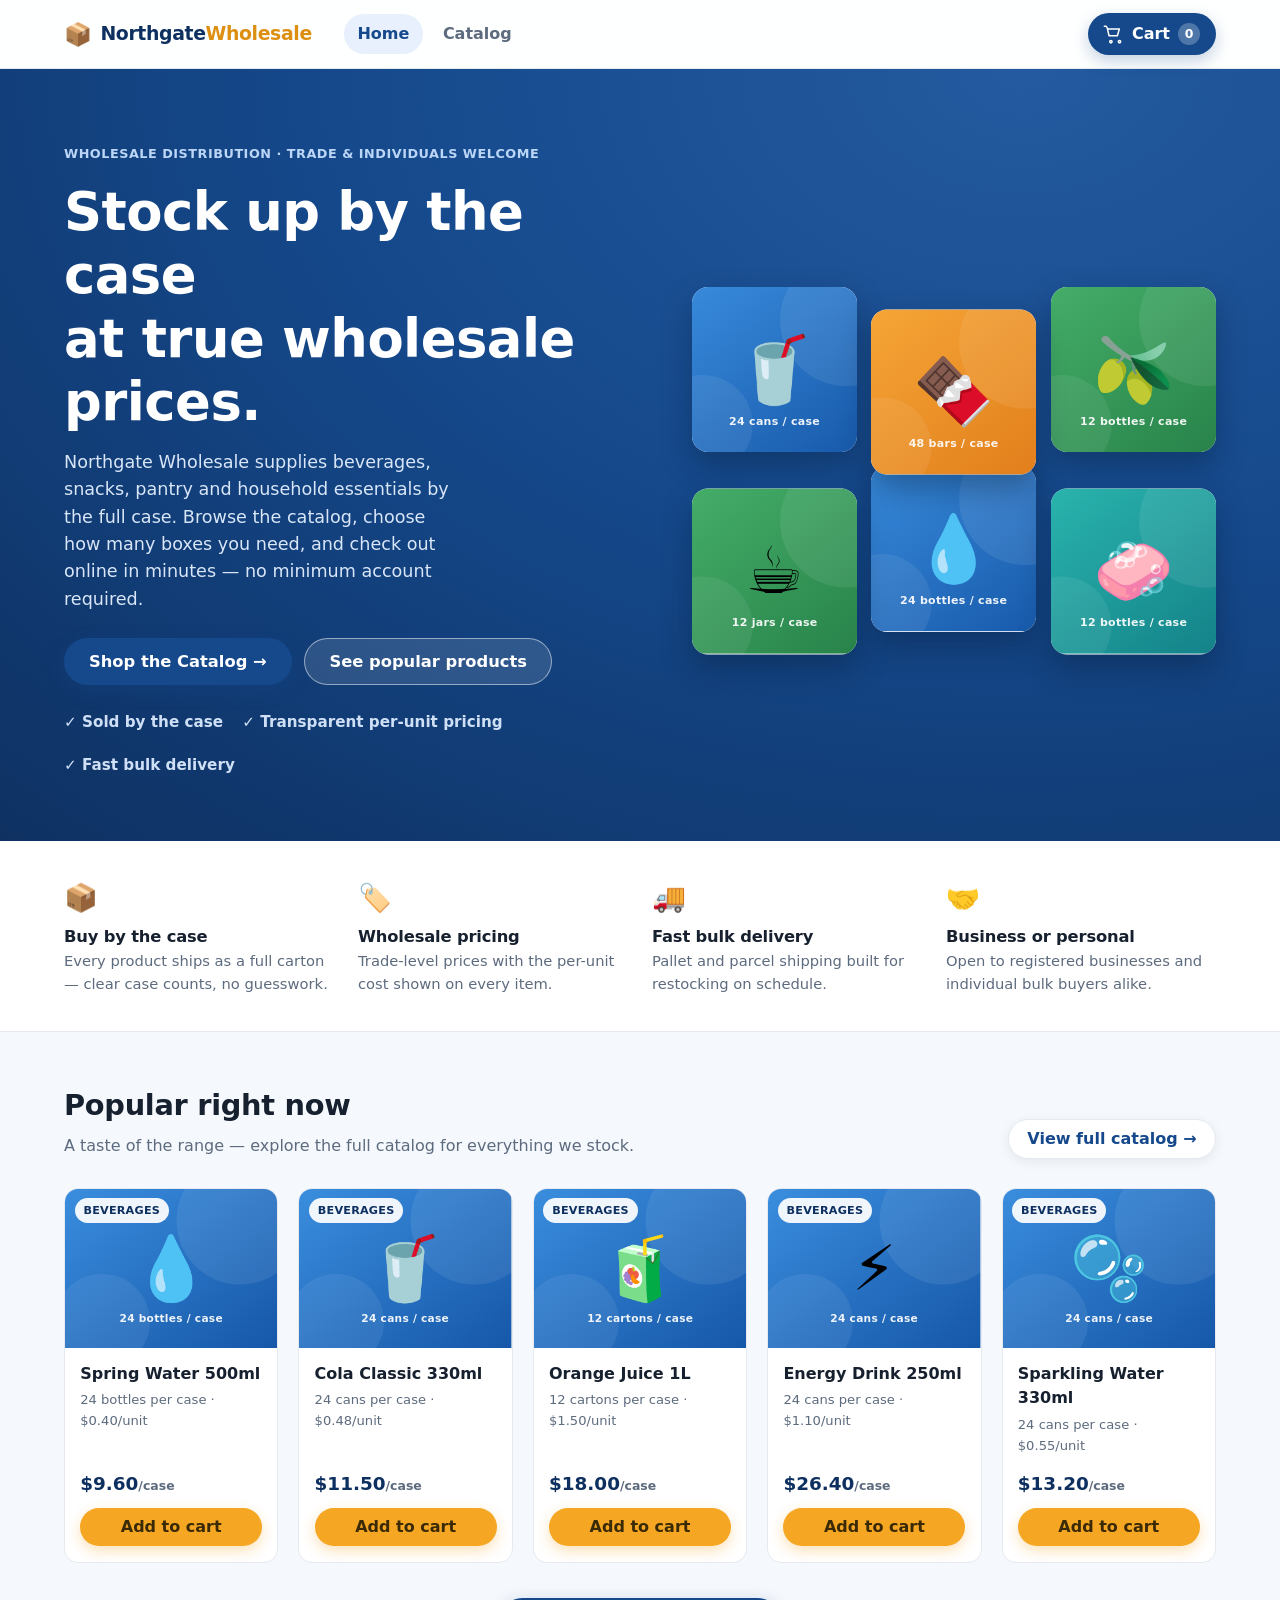
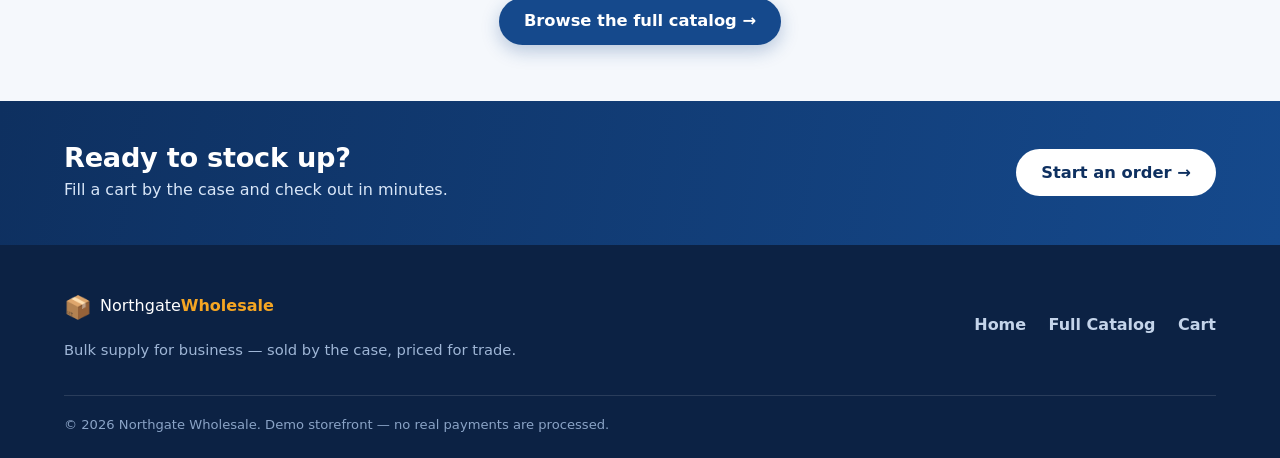
==== index.html @ 29f80cc1 "Add Northgate Wholesale storefront Build a clean, business-focused wholesale storefront as a depende" ====
<!DOCTYPE html>
<html lang="en">
<head>
  <meta charset="UTF-8" />
  <meta name="viewport" content="width=device-width, initial-scale=1.0" />
  <title>Northgate Wholesale — Bulk Supply for Business</title>
  <meta name="description" content="Northgate Wholesale — quality products sold by the case at wholesale prices. Order in bulk online. Trade accounts and individuals welcome." />
  <link rel="icon" href="data:image/svg+xml,<svg xmlns='http://www.w3.org/2000/svg' viewBox='0 0 100 100'><text y='.9em' font-size='90'>📦</text></svg>" />
  <link rel="stylesheet" href="assets/styles.css" />
</head>
<body>
  <!-- Persistent header: brand, navigation, and always-visible cart -->
  <header class="site-header">
    <div class="container header-inner">
      <a href="#/" class="brand" aria-label="Northgate Wholesale home">
        <span class="brand-mark" aria-hidden="true">📦</span>
        <span class="brand-text">Northgate<strong>Wholesale</strong></span>
      </a>

      <nav class="main-nav" aria-label="Primary">
        <a href="#/" data-nav="home">Home</a>
        <a href="#/catalog" data-nav="catalog">Catalog</a>
      </nav>

      <a href="#/cart" class="cart-button" aria-label="View your cart">
        <svg class="cart-icon" viewBox="0 0 24 24" aria-hidden="true">
          <path d="M2.5 3.5h2.2l1 2m0 0 2 8.4h9.1l2.1-7.4H6.7Zm2.7 14.8a1.3 1.3 0 1 0 2.6 0 1.3 1.3 0 0 0-2.6 0Zm9.4 0a1.3 1.3 0 1 0 2.6 0 1.3 1.3 0 0 0-2.6 0Z" />
        </svg>
        <span class="cart-label">Cart</span>
        <span class="cart-count" id="cart-count" data-empty="true">0</span>
      </a>
    </div>
  </header>

  <!-- Single-page app views are rendered here by the router -->
  <main id="app"></main>

  <footer class="site-footer">
    <div class="container footer-inner">
      <div class="footer-brand">
        <span class="brand-mark" aria-hidden="true">📦</span>
        <span class="brand-text">Northgate<strong>Wholesale</strong></span>
        <p class="footer-tagline">Bulk supply for business — sold by the case, priced for trade.</p>
      </div>
      <nav class="footer-nav" aria-label="Footer">
        <a href="#/">Home</a>
        <a href="#/catalog">Full Catalog</a>
        <a href="#/cart">Cart</a>
      </nav>
      <p class="footer-legal">
        © <span id="year"></span> Northgate Wholesale. Demo storefront — no real payments are processed.
      </p>
    </div>
  </footer>

  <script src="assets/products.js"></script>
  <script src="assets/cart.js"></script>
  <script src="assets/app.js"></script>
</body>
</html>
---- assets/styles.css ----
/* ============================================================
   Northgate Wholesale — storefront styles
   A clean, business-focused design system.
   ============================================================ */

:root {
  --brand:        #15498c;
  --brand-dark:   #0e3060;
  --brand-2:      #2469c4;
  --accent:       #f5a623;
  --accent-dark:  #dd8f12;

  --ink:    #16202e;
  --muted:  #5d6b7e;
  --line:   #e6eaf0;
  --bg:     #f5f8fc;
  --card:   #ffffff;
  --danger: #c2392f;

  --radius:    14px;
  --radius-sm: 10px;
  --shadow:    0 8px 30px rgba(18, 38, 70, 0.08);
  --shadow-sm: 0 3px 12px rgba(18, 38, 70, 0.07);

  --maxw: 1200px;
}

* { box-sizing: border-box; }

html { scroll-behavior: smooth; }

body {
  margin: 0;
  font-family: "Inter", system-ui, -apple-system, "Segoe UI", Roboto, Helvetica, Arial, sans-serif;
  color: var(--ink);
  background: var(--bg);
  line-height: 1.55;
  -webkit-font-smoothing: antialiased;
}

h1, h2, h3 { line-height: 1.2; margin: 0 0 0.4em; letter-spacing: -0.01em; }
a { color: inherit; text-decoration: none; }
img, svg { display: block; max-width: 100%; }

.container { width: 100%; max-width: var(--maxw); margin: 0 auto; padding: 0 1.5rem; }

/* ---------- Buttons ---------- */
.btn {
  --btn-bg: var(--brand);
  --btn-fg: #fff;
  display: inline-flex;
  align-items: center;
  justify-content: center;
  gap: 0.4rem;
  font: inherit;
  font-weight: 600;
  line-height: 1;
  padding: 0.7rem 1.15rem;
  border: 1px solid transparent;
  border-radius: 999px;
  background: var(--btn-bg);
  color: var(--btn-fg);
  cursor: pointer;
  transition: transform 0.08s ease, box-shadow 0.15s ease, background 0.15s ease, border-color 0.15s ease;
  white-space: nowrap;
}
.btn:hover { transform: translateY(-1px); }
.btn:active { transform: translateY(0); }
.btn-lg { padding: 0.9rem 1.5rem; font-size: 1.02rem; }
.btn-block { width: 100%; }

.btn-primary { --btn-bg: var(--brand); box-shadow: 0 6px 18px rgba(21, 73, 140, 0.28); }
.btn-primary:hover { --btn-bg: var(--brand-dark); }

.btn-buy { --btn-bg: var(--accent); --btn-fg: #3a2a06; box-shadow: 0 5px 14px rgba(245, 166, 35, 0.32); padding: 0.6rem 1rem; }
.btn-buy:hover { --btn-bg: var(--accent-dark); }

.btn-outline { background: #fff; color: var(--brand); border-color: var(--line); box-shadow: var(--shadow-sm); }
.btn-outline:hover { border-color: var(--brand); }

.btn-ghost { background: rgba(255,255,255,0.12); color: #fff; border-color: rgba(255,255,255,0.5); }
.btn-ghost:hover { background: rgba(255,255,255,0.22); }

.btn-light { background: #fff; color: var(--brand-dark); }

/* ---------- Header ---------- */
.site-header {
  position: sticky;
  top: 0;
  z-index: 50;
  background: rgba(255, 255, 255, 0.9);
  backdrop-filter: saturate(140%) blur(10px);
  border-bottom: 1px solid var(--line);
}
.header-inner {
  display: flex;
  align-items: center;
  gap: 1.5rem;
  height: 68px;
}
.brand { display: flex; align-items: center; gap: 0.55rem; font-size: 1.18rem; font-weight: 700; letter-spacing: -0.02em; }
.brand-mark { font-size: 1.4rem; }
.brand-text { color: var(--brand-dark); }
.brand-text strong { color: var(--accent-dark); font-weight: 700; }

.main-nav { display: flex; gap: 0.4rem; margin-left: 0.5rem; }
.main-nav a {
  padding: 0.45rem 0.85rem;
  border-radius: 999px;
  font-weight: 600;
  color: var(--muted);
  transition: color 0.15s, background 0.15s;
}
.main-nav a:hover { color: var(--brand); background: #eef3fb; }
.main-nav a.is-active { color: var(--brand); background: #e7f0fc; }

.cart-button {
  position: relative;
  margin-left: auto;
  display: inline-flex;
  align-items: center;
  gap: 0.5rem;
  padding: 0.55rem 1rem 0.55rem 0.85rem;
  border-radius: 999px;
  background: var(--brand);
  color: #fff;
  font-weight: 600;
  box-shadow: 0 6px 16px rgba(21, 73, 140, 0.25);
  transition: background 0.15s, transform 0.08s;
}
.cart-button:hover { background: var(--brand-dark); transform: translateY(-1px); }
.cart-icon { width: 22px; height: 22px; fill: none; stroke: #fff; stroke-width: 1.6; stroke-linejoin: round; stroke-linecap: round; }
.cart-count {
  min-width: 22px;
  height: 22px;
  padding: 0 6px;
  display: inline-flex;
  align-items: center;
  justify-content: center;
  border-radius: 999px;
  background: var(--accent);
  color: #3a2a06;
  font-size: 0.78rem;
  font-weight: 800;
}
.cart-count[data-empty="true"] { background: rgba(255,255,255,0.25); color: #fff; }
.cart-button.bump { animation: bump 0.4s ease; }
@keyframes bump { 0%,100% { transform: scale(1);} 35% { transform: scale(1.12);} }

/* ---------- Hero ---------- */
.hero {
  background: radial-gradient(120% 140% at 80% 0%, #245a9f 0%, var(--brand) 45%, var(--brand-dark) 100%);
  color: #fff;
  overflow: hidden;
}
.hero-inner {
  display: grid;
  grid-template-columns: 1.05fr 0.95fr;
  gap: 3rem;
  align-items: center;
  padding: 4.5rem 1.5rem 4rem;
}
.eyebrow {
  display: inline-block;
  font-size: 0.8rem;
  font-weight: 700;
  letter-spacing: 0.04em;
  text-transform: uppercase;
  color: #bcd6f7;
  margin-bottom: 1rem;
}
.hero-copy h1 { font-size: clamp(2.1rem, 4.4vw, 3.3rem); margin-bottom: 1rem; }
.hero-copy p { font-size: 1.1rem; color: #d8e6f8; max-width: 36ch; margin: 0 0 1.6rem; }
.hero-actions { display: flex; flex-wrap: wrap; gap: 0.8rem; }
.hero-points { list-style: none; display: flex; flex-wrap: wrap; gap: 1.2rem; margin: 1.6rem 0 0; padding: 0; color: #cfe0f6; font-weight: 600; font-size: 0.95rem; }

.hero-art { display: grid; grid-template-columns: repeat(3, 1fr); gap: 0.9rem; }
.hero-tile {
  aspect-ratio: 1 / 1;
  border-radius: 16px;
  overflow: hidden;
  box-shadow: 0 14px 30px rgba(7, 22, 45, 0.35);
  background: #fff;
}
.hero-tile .product-photo { width: 100%; height: 100%; }
.hero-tile.t1, .hero-tile.t3, .hero-tile.t5 { transform: translateY(1.4rem); }

/* ---------- Value strip ---------- */
.value-strip { background: #fff; border-bottom: 1px solid var(--line); }
.value-grid { display: grid; grid-template-columns: repeat(4, 1fr); gap: 1.5rem; padding: 2.2rem 1.5rem; }
.value-ic { font-size: 1.7rem; }
.value h3 { font-size: 1.02rem; margin: 0.5rem 0 0.25rem; }
.value p { margin: 0; color: var(--muted); font-size: 0.92rem; }

/* ---------- Sections ---------- */
.featured { padding: 3.5rem 0; }
.section-head { display: flex; justify-content: space-between; align-items: flex-end; gap: 1rem; margin-bottom: 1.8rem; }
.section-head h2 { font-size: 1.8rem; }
.section-sub { color: var(--muted); margin: 0; }
.featured-cta { display: flex; justify-content: center; margin-top: 2.2rem; }

/* ---------- Product grid + cards ---------- */
.product-grid { display: grid; grid-template-columns: repeat(5, 1fr); gap: 1.25rem; }

.product-card {
  background: var(--card);
  border: 1px solid var(--line);
  border-radius: var(--radius);
  overflow: hidden;
  display: flex;
  flex-direction: column;
  transition: transform 0.12s ease, box-shadow 0.18s ease, border-color 0.18s ease;
}
.product-card:hover { transform: translateY(-4px); box-shadow: var(--shadow); border-color: #d4def0; }
.card-media { position: relative; display: block; aspect-ratio: 4 / 3; overflow: hidden; }
.card-media .product-photo { width: 100%; height: 100%; }
.card-cat {
  position: absolute;
  top: 0.6rem;
  left: 0.6rem;
  background: rgba(255,255,255,0.92);
  color: var(--brand-dark);
  font-size: 0.7rem;
  font-weight: 700;
  letter-spacing: 0.02em;
  text-transform: uppercase;
  padding: 0.22rem 0.55rem;
  border-radius: 999px;
}
.card-body { padding: 0.85rem 0.95rem 1rem; display: flex; flex-direction: column; flex: 1; }
.card-title { font-weight: 700; font-size: 1rem; color: var(--ink); }
.card-title:hover { color: var(--brand); }
.card-meta { color: var(--muted); font-size: 0.82rem; margin: 0.25rem 0 0.9rem; }
.card-foot { margin-top: auto; display: flex; flex-direction: column; align-items: stretch; gap: 0.6rem; }
.card-foot .btn-buy { width: 100%; }
.card-price { font-weight: 800; font-size: 1.15rem; color: var(--brand-dark); }
.card-price .per, .detail-price .per { font-size: 0.78rem; font-weight: 600; color: var(--muted); }

/* ---------- CTA band ---------- */
.cta-band { background: linear-gradient(100deg, var(--brand-dark), var(--brand)); color: #fff; }
.cta-inner { display: flex; align-items: center; justify-content: space-between; gap: 1.5rem; padding: 2.6rem 1.5rem; }
.cta-inner h2 { font-size: 1.7rem; margin-bottom: 0.2rem; }
.cta-inner p { margin: 0; color: #d8e6f8; }

/* ---------- Generic page ---------- */
.page { padding: 2.5rem 0 4rem; }
.page-head { display: flex; justify-content: space-between; align-items: flex-end; gap: 1rem; margin-bottom: 1.4rem; }
.page-head h1 { font-size: 2rem; margin: 0; }
.back-link { display: inline-block; color: var(--brand); font-weight: 600; margin-bottom: 1.2rem; }
.back-link:hover { text-decoration: underline; }

/* ---------- Catalog filters ---------- */
.filters { display: flex; flex-wrap: wrap; gap: 0.5rem; margin-bottom: 1.8rem; }
.chip {
  font: inherit;
  font-weight: 600;
  padding: 0.5rem 1rem;
  border-radius: 999px;
  border: 1px solid var(--line);
  background: #fff;
  color: var(--muted);
  cursor: pointer;
  transition: all 0.15s;
}
.chip:hover { border-color: var(--brand); color: var(--brand); }
.chip.is-active { background: var(--brand); border-color: var(--brand); color: #fff; }

/* ---------- Product detail ---------- */
.product-detail { display: grid; grid-template-columns: 1fr 1fr; gap: 2.5rem; align-items: start; }
.detail-media { border-radius: var(--radius); overflow: hidden; box-shadow: var(--shadow); aspect-ratio: 4 / 3; }
.detail-media .product-photo { width: 100%; height: 100%; }
.detail-cat { display: inline-block; color: var(--brand); font-weight: 700; font-size: 0.8rem; text-transform: uppercase; letter-spacing: 0.03em; }
.detail-info h1 { font-size: 2.1rem; margin: 0.4rem 0 0.6rem; }
.detail-price { font-size: 2rem; font-weight: 800; color: var(--brand-dark); display: flex; align-items: baseline; flex-wrap: wrap; gap: 0.5rem; }
.detail-unit-price { font-size: 0.9rem; font-weight: 600; color: var(--muted); background: #eef3fb; padding: 0.2rem 0.6rem; border-radius: 999px; }

.case-callout {
  display: flex;
  gap: 0.8rem;
  align-items: center;
  background: #eef5ff;
  border: 1px solid #d6e6fb;
  border-radius: var(--radius-sm);
  padding: 0.9rem 1.1rem;
  margin: 1.3rem 0;
}
.case-ic { font-size: 1.6rem; }
.case-callout strong { display: block; color: var(--brand-dark); }
.case-callout span { color: var(--muted); font-size: 0.92rem; }
.detail-desc { color: #3c4858; margin-bottom: 1.6rem; }

.buy-box { background: #fff; border: 1px solid var(--line); border-radius: var(--radius); padding: 1.2rem; box-shadow: var(--shadow-sm); }
.buy-label { display: block; font-weight: 700; margin-bottom: 0.6rem; }
.buy-row { display: flex; gap: 0.8rem; align-items: center; flex-wrap: wrap; }
.buy-summary { margin: 0.9rem 0 0; color: var(--muted); }
.buy-summary strong { color: var(--brand-dark); }

/* Stepper */
.stepper { display: inline-flex; align-items: center; border: 1px solid var(--line); border-radius: 999px; overflow: hidden; background: #fff; }
.step { width: 40px; height: 44px; border: none; background: #f4f7fb; font-size: 1.25rem; color: var(--brand-dark); cursor: pointer; transition: background 0.15s; }
.step:hover { background: #e7eef9; }
.step-input { width: 52px; height: 44px; border: none; text-align: center; font: inherit; font-weight: 700; color: var(--ink); -moz-appearance: textfield; }
.step-input::-webkit-outer-spin-button, .step-input::-webkit-inner-spin-button { -webkit-appearance: none; margin: 0; }

.related { margin-top: 3.5rem; }
.related h2 { font-size: 1.5rem; margin-bottom: 1.2rem; }

/* ---------- Cart ---------- */
.cart-layout { display: grid; grid-template-columns: 1fr 340px; gap: 2rem; align-items: start; }
.cart-main h1 { font-size: 2rem; margin-bottom: 1.2rem; }
.cart-list { display: flex; flex-direction: column; gap: 0.8rem; margin-bottom: 1.4rem; }
.cart-row {
  display: grid;
  grid-template-columns: 92px 1fr auto auto;
  gap: 1rem;
  align-items: center;
  background: #fff;
  border: 1px solid var(--line);
  border-radius: var(--radius);
  padding: 0.8rem;
}
.cart-thumb { width: 92px; aspect-ratio: 4/3; border-radius: var(--radius-sm); overflow: hidden; }
.cart-thumb .product-photo { width: 100%; height: 100%; }
.cart-row-title { font-weight: 700; color: var(--ink); }
.cart-row-title:hover { color: var(--brand); }
.cart-row-meta { color: var(--muted); font-size: 0.85rem; margin: 0.2rem 0 0.4rem; }
.link-danger { background: none; border: none; padding: 0; color: var(--danger); font: inherit; font-size: 0.85rem; font-weight: 600; cursor: pointer; }
.link-danger:hover { text-decoration: underline; }
.cart-row-total { font-weight: 800; color: var(--brand-dark); white-space: nowrap; }

.cart-summary { background: #fff; border: 1px solid var(--line); border-radius: var(--radius); padding: 1.4rem; box-shadow: var(--shadow-sm); position: sticky; top: 90px; }
.cart-summary h2 { font-size: 1.2rem; margin-bottom: 1rem; }
.sum-row { display: flex; justify-content: space-between; gap: 1rem; padding: 0.45rem 0; }
.sum-row.muted { color: var(--muted); font-size: 0.9rem; }
.sum-row.total { border-top: 1px solid var(--line); margin-top: 0.4rem; padding-top: 0.9rem; font-weight: 800; font-size: 1.15rem; color: var(--brand-dark); }
.cart-summary .btn-block { margin-top: 1rem; }
.secure-note { text-align: center; color: var(--muted); font-size: 0.82rem; margin: 0.8rem 0 0; }

/* ---------- Empty state ---------- */
.empty-state { text-align: center; background: #fff; border: 1px solid var(--line); border-radius: var(--radius); padding: 3.5rem 1.5rem; box-shadow: var(--shadow-sm); }
.empty-ic { font-size: 3rem; }
.empty-state h2 { margin: 0.6rem 0 0.4rem; }
.empty-state p { color: var(--muted); margin: 0 0 1.4rem; }

/* ---------- Checkout ---------- */
.checkout-layout { display: grid; grid-template-columns: 1fr 340px; gap: 2rem; align-items: start; }
.checkout-fields fieldset { border: 1px solid var(--line); border-radius: var(--radius); padding: 1.3rem; margin: 0 0 1.2rem; background: #fff; }
.checkout-fields legend { font-weight: 700; padding: 0 0.5rem; color: var(--brand-dark); }
.field { margin-bottom: 0.9rem; }
.field label { display: block; font-weight: 600; font-size: 0.88rem; margin-bottom: 0.35rem; }
.field .opt { color: var(--muted); font-weight: 400; }
.field input {
  width: 100%;
  font: inherit;
  padding: 0.65rem 0.8rem;
  border: 1px solid var(--line);
  border-radius: var(--radius-sm);
  background: #fbfcfe;
  transition: border-color 0.15s, box-shadow 0.15s;
}
.field input:focus { outline: none; border-color: var(--brand-2); box-shadow: 0 0 0 3px rgba(36, 105, 196, 0.15); background: #fff; }
.grid-2 { display: grid; grid-template-columns: 1fr 1fr; gap: 0.9rem; }
.grid-3 { display: grid; grid-template-columns: 1.4fr 1fr 1fr; gap: 0.9rem; }
.demo-note { background: #fff6e6; border: 1px solid #f6dca0; color: #8a6300; font-size: 0.85rem; padding: 0.6rem 0.8rem; border-radius: var(--radius-sm); margin: 0 0 1rem; }

.checkout-summary { background: #fff; border: 1px solid var(--line); border-radius: var(--radius); padding: 1.4rem; box-shadow: var(--shadow-sm); position: sticky; top: 90px; }
.checkout-summary h2 { font-size: 1.2rem; margin-bottom: 0.9rem; }
.co-lines { display: flex; flex-direction: column; gap: 0.5rem; padding-bottom: 0.6rem; margin-bottom: 0.4rem; border-bottom: 1px solid var(--line); }
.co-line { display: flex; justify-content: space-between; gap: 1rem; font-size: 0.9rem; }
.co-line span:first-child { color: var(--ink); }

/* ---------- Confirmation ---------- */
.confirm { text-align: center; max-width: 560px; }
.confirm-badge {
  width: 70px; height: 70px; margin: 0 auto 1rem;
  display: flex; align-items: center; justify-content: center;
  background: #1f9d55; color: #fff; font-size: 2rem; font-weight: 800;
  border-radius: 50%; box-shadow: 0 10px 24px rgba(31, 157, 85, 0.35);
}
.confirm h1 { font-size: 2rem; }
.confirm-lead { color: var(--muted); margin-bottom: 1.6rem; }
.confirm-card { text-align: left; background: #fff; border: 1px solid var(--line); border-radius: var(--radius); padding: 1.4rem; box-shadow: var(--shadow-sm); margin-bottom: 1.6rem; }
.confirm-row { display: flex; justify-content: space-between; padding: 0.3rem 0; }
.confirm-card .co-lines { margin-top: 0.8rem; border-top: 1px solid var(--line); padding-top: 0.8rem; border-bottom: none; }

/* ---------- Footer ---------- */
.site-footer { background: #0c2244; color: #c4d4ea; margin-top: auto; }
.footer-inner { display: grid; grid-template-columns: 1.4fr 1fr; gap: 1.5rem; padding: 2.8rem 1.5rem 1.4rem; }
.footer-brand .brand-text { color: #fff; }
.footer-brand .brand-text strong { color: var(--accent); }
.footer-brand { display: flex; flex-wrap: wrap; align-items: center; gap: 0.5rem; }
.footer-tagline { flex-basis: 100%; color: #9fb6d6; margin: 0.4rem 0 0; font-size: 0.92rem; }
.footer-nav { display: flex; gap: 1.4rem; align-items: center; justify-content: flex-end; }
.footer-nav a { color: #c4d4ea; font-weight: 600; }
.footer-nav a:hover { color: #fff; }
.footer-legal { grid-column: 1 / -1; border-top: 1px solid rgba(255,255,255,0.12); padding-top: 1.2rem; margin: 0.6rem 0 0; font-size: 0.82rem; color: #8aa3c6; }

/* ---------- Toast ---------- */
.toast {
  position: fixed;
  left: 50%;
  bottom: 1.6rem;
  transform: translate(-50%, 1.5rem);
  background: var(--ink);
  color: #fff;
  font-weight: 600;
  padding: 0.8rem 1.3rem;
  border-radius: 999px;
  box-shadow: 0 12px 30px rgba(0,0,0,0.25);
  opacity: 0;
  pointer-events: none;
  transition: opacity 0.25s, transform 0.25s;
  z-index: 100;
}
.toast.show { opacity: 1; transform: translate(-50%, 0); }

/* ---------- Responsive ---------- */
@media (max-width: 1100px) {
  .product-grid { grid-template-columns: repeat(4, 1fr); }
  .value-grid { grid-template-columns: repeat(2, 1fr); }
}
@media (max-width: 960px) {
  .hero-inner { grid-template-columns: 1fr; gap: 2.5rem; padding-top: 3.2rem; }
  .hero-copy p { max-width: none; }
  .hero-art { max-width: 460px; }
  .cart-layout, .checkout-layout { grid-template-columns: 1fr; }
  .cart-summary, .checkout-summary { position: static; }
}
@media (max-width: 820px) {
  .product-grid { grid-template-columns: repeat(3, 1fr); }
  .product-detail { grid-template-columns: 1fr; gap: 1.5rem; }
  .footer-inner { grid-template-columns: 1fr; }
  .footer-nav { justify-content: flex-start; }
  .section-head, .page-head, .cta-inner { flex-direction: column; align-items: flex-start; }
}
@media (max-width: 560px) {
  .product-grid { grid-template-columns: repeat(2, 1fr); }
  .main-nav { display: none; }
  .cart-label { display: none; }
  .grid-3 { grid-template-columns: 1fr; }
  .cart-row { grid-template-columns: 70px 1fr; grid-template-areas: "thumb main" "qty total"; row-gap: 0.6rem; }
  .cart-thumb { width: 70px; grid-area: thumb; }
  .cart-row-main { grid-area: main; }
  .cart-row-qty { grid-area: qty; }
  .cart-row-total { grid-area: total; justify-self: end; align-self: center; }
}
@media (max-width: 380px) {
  .product-grid { grid-template-columns: 1fr; }
}
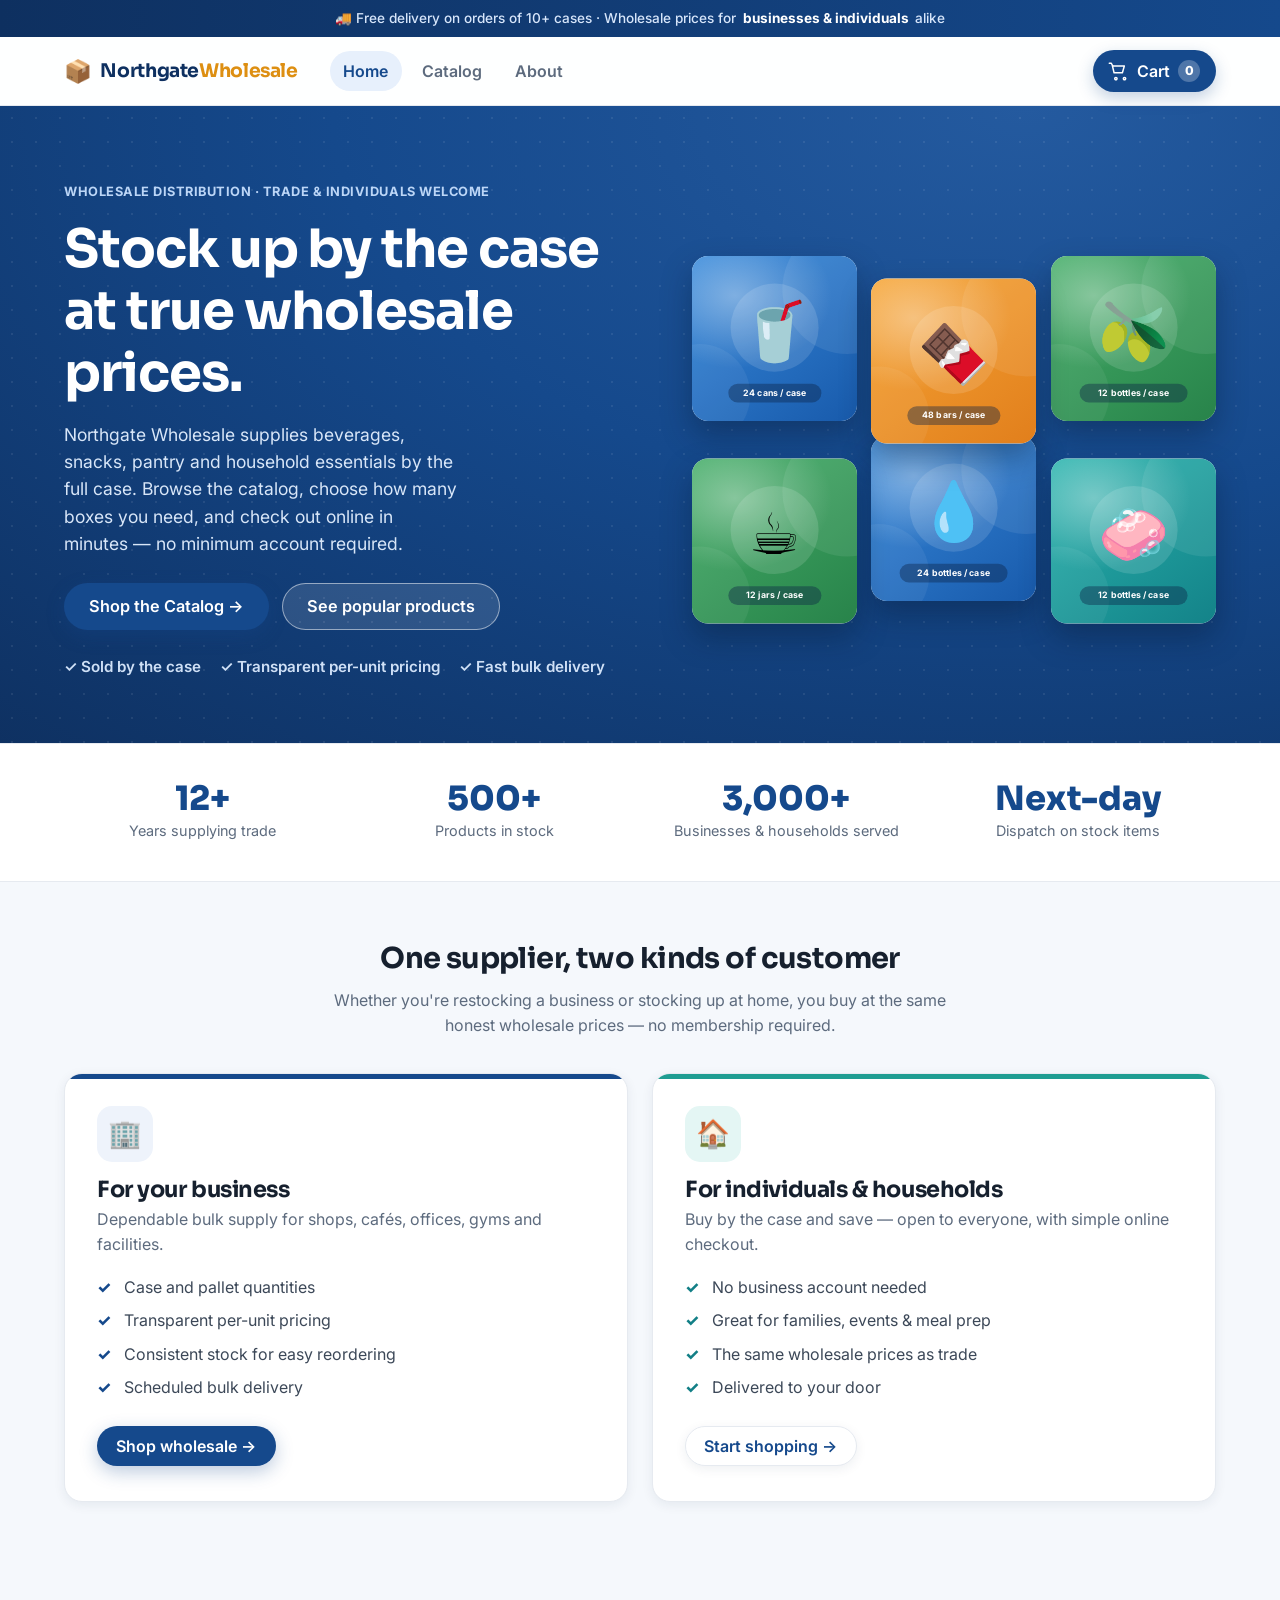
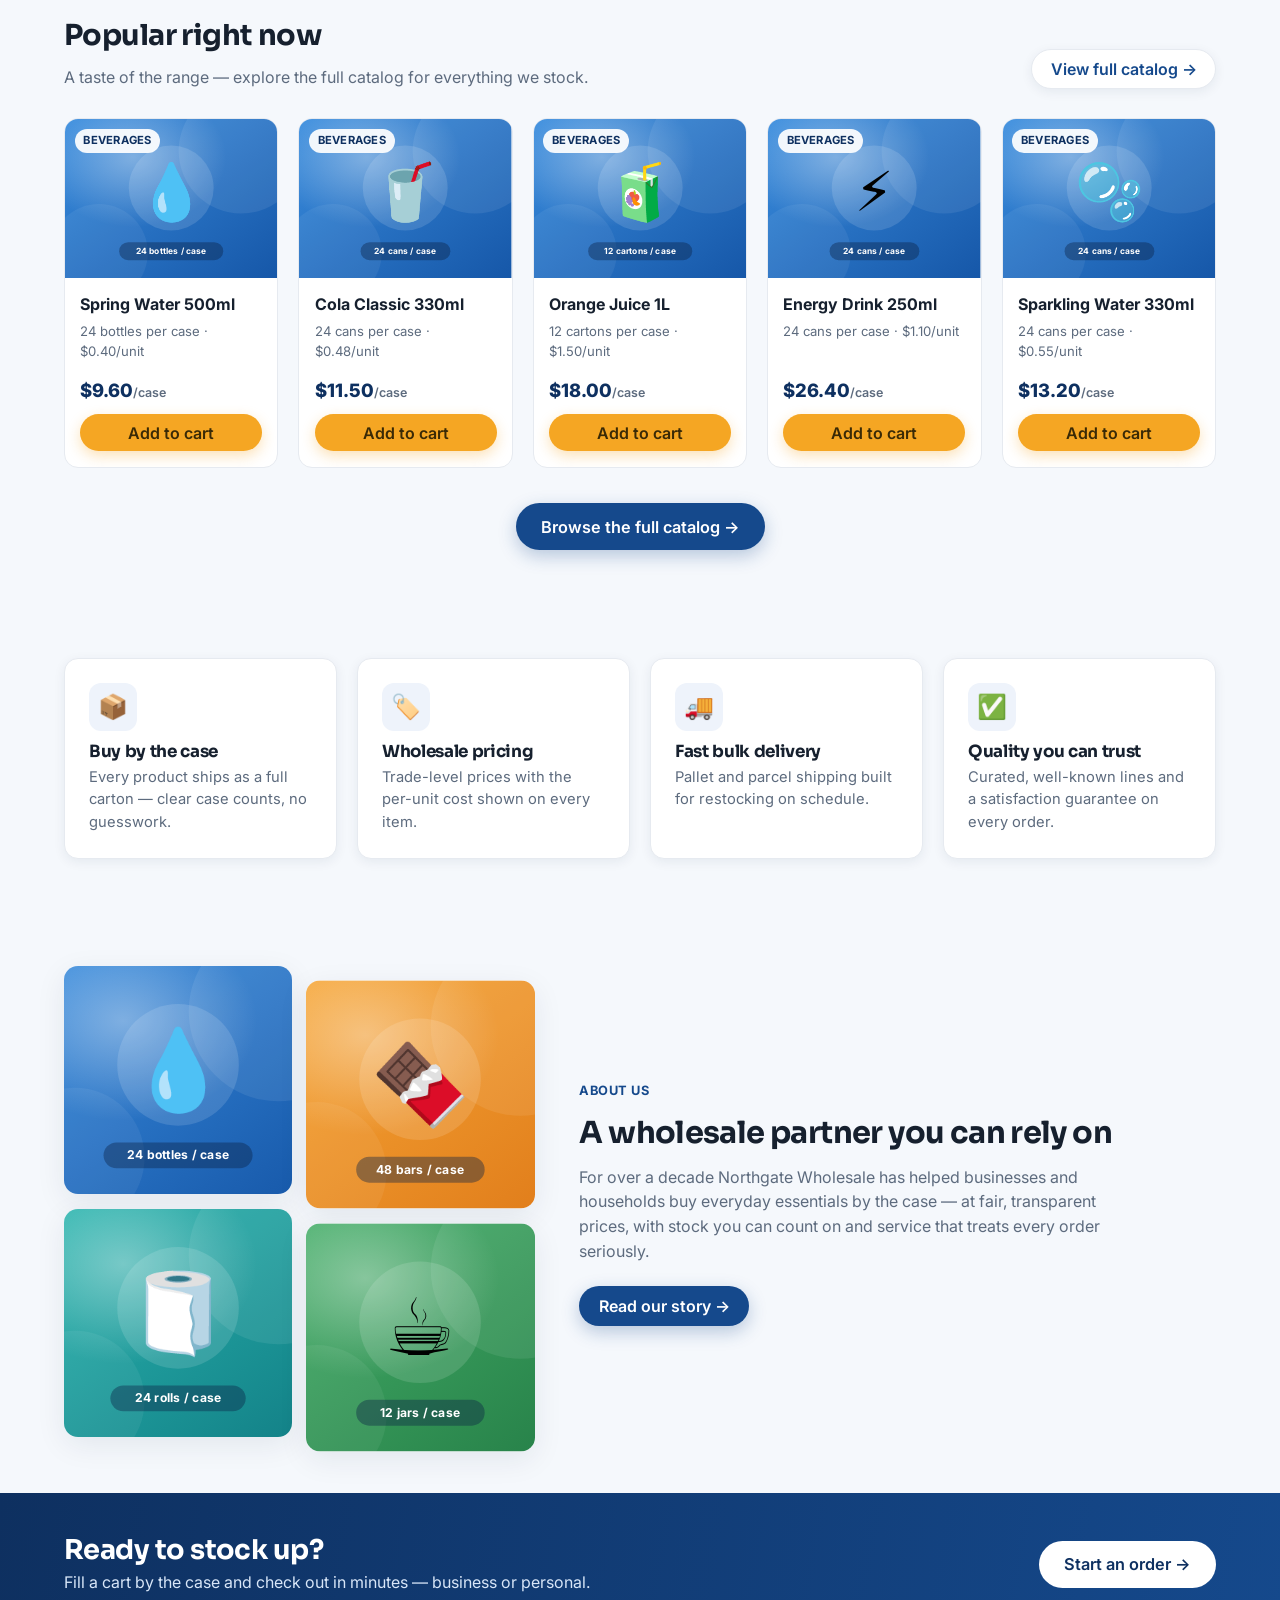
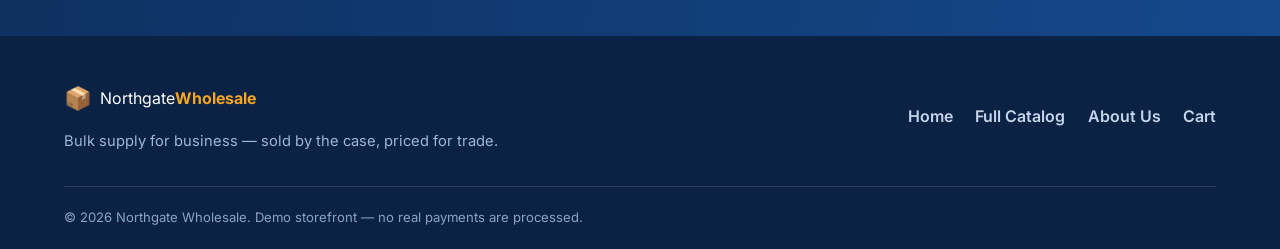
==== commit 9d2ec1fd: "Polish visuals, add business/individual focus and About page - Add a dedicated About Us page (story," ====
--- a/index.html
+++ b/index.html
@@ -6,9 +6,19 @@
   <title>Northgate Wholesale — Bulk Supply for Business</title>
   <meta name="description" content="Northgate Wholesale — quality products sold by the case at wholesale prices. Order in bulk online. Trade accounts and individuals welcome." />
   <link rel="icon" href="data:image/svg+xml,<svg xmlns='http://www.w3.org/2000/svg' viewBox='0 0 100 100'><text y='.9em' font-size='90'>📦</text></svg>" />
+  <link rel="preconnect" href="https://fonts.googleapis.com" />
+  <link rel="preconnect" href="https://fonts.gstatic.com" crossorigin />
+  <link href="https://fonts.googleapis.com/css2?family=Inter:wght@400;500;600;700;800&family=Sora:wght@600;700;800&display=swap" rel="stylesheet" />
   <link rel="stylesheet" href="assets/styles.css" />
 </head>
 <body>
+  <!-- Slim announcement bar -->
+  <div class="topbar">
+    <div class="container">
+      🚚 Free delivery on orders of 10+ cases · Wholesale prices for <strong>businesses &amp; individuals</strong> alike
+    </div>
+  </div>
+
   <!-- Persistent header: brand, navigation, and always-visible cart -->
   <header class="site-header">
     <div class="container header-inner">
@@ -20,6 +30,7 @@
       <nav class="main-nav" aria-label="Primary">
         <a href="#/" data-nav="home">Home</a>
         <a href="#/catalog" data-nav="catalog">Catalog</a>
+        <a href="#/about" data-nav="about">About</a>
       </nav>
 
       <a href="#/cart" class="cart-button" aria-label="View your cart">
@@ -45,6 +56,7 @@
       <nav class="footer-nav" aria-label="Footer">
         <a href="#/">Home</a>
         <a href="#/catalog">Full Catalog</a>
+        <a href="#/about">About Us</a>
         <a href="#/cart">Cart</a>
       </nav>
       <p class="footer-legal">
--- a/assets/styles.css
+++ b/assets/styles.css
@@ -23,6 +23,9 @@
   --shadow-sm: 0 3px 12px rgba(18, 38, 70, 0.07);
 
   --maxw: 1200px;
+
+  --font-body: "Inter", system-ui, -apple-system, "Segoe UI", Roboto, Helvetica, Arial, sans-serif;
+  --font-head: "Sora", "Inter", system-ui, -apple-system, "Segoe UI", Roboto, sans-serif;
 }
 
 * { box-sizing: border-box; }
@@ -31,14 +34,14 @@
 
 body {
   margin: 0;
-  font-family: "Inter", system-ui, -apple-system, "Segoe UI", Roboto, Helvetica, Arial, sans-serif;
+  font-family: var(--font-body);
   color: var(--ink);
   background: var(--bg);
   line-height: 1.55;
   -webkit-font-smoothing: antialiased;
 }
 
-h1, h2, h3 { line-height: 1.2; margin: 0 0 0.4em; letter-spacing: -0.01em; }
+h1, h2, h3 { font-family: var(--font-head); line-height: 1.18; margin: 0 0 0.4em; letter-spacing: -0.02em; }
 a { color: inherit; text-decoration: none; }
 img, svg { display: block; max-width: 100%; }
 
@@ -83,7 +86,18 @@
 
 .btn-light { background: #fff; color: var(--brand-dark); }
 
+/* ---------- Top announcement bar ---------- */
+.topbar {
+  background: linear-gradient(90deg, var(--brand-dark), var(--brand));
+  color: #d7e6fb;
+  font-size: 0.85rem;
+  font-weight: 500;
+}
+.topbar .container { display: flex; align-items: center; justify-content: center; gap: 0.4rem; padding: 0.5rem 1.5rem; text-align: center; }
+.topbar strong { color: #fff; font-weight: 700; }
+
 /* ---------- Header ---------- */
+.brand { font-family: var(--font-head); }
 .site-header {
   position: sticky;
   top: 0;
@@ -149,11 +163,22 @@
 
 /* ---------- Hero ---------- */
 .hero {
+  position: relative;
   background: radial-gradient(120% 140% at 80% 0%, #245a9f 0%, var(--brand) 45%, var(--brand-dark) 100%);
   color: #fff;
   overflow: hidden;
 }
+.hero::before {
+  content: "";
+  position: absolute;
+  inset: 0;
+  background-image: radial-gradient(rgba(255, 255, 255, 0.08) 1.2px, transparent 1.2px);
+  background-size: 24px 24px;
+  pointer-events: none;
+}
 .hero-inner {
+  position: relative;
+  z-index: 1;
   display: grid;
   grid-template-columns: 1.05fr 0.95fr;
   gap: 3rem;
@@ -185,11 +210,20 @@
 .hero-tile .product-photo { width: 100%; height: 100%; }
 .hero-tile.t1, .hero-tile.t3, .hero-tile.t5 { transform: translateY(1.4rem); }
 
-/* ---------- Value strip ---------- */
-.value-strip { background: #fff; border-bottom: 1px solid var(--line); }
-.value-grid { display: grid; grid-template-columns: repeat(4, 1fr); gap: 1.5rem; padding: 2.2rem 1.5rem; }
-.value-ic { font-size: 1.7rem; }
-.value h3 { font-size: 1.02rem; margin: 0.5rem 0 0.25rem; }
+/* ---------- Value cards ---------- */
+.value-strip { padding: 3.2rem 0; }
+.value-grid { display: grid; grid-template-columns: repeat(4, 1fr); gap: 1.25rem; }
+.value {
+  background: #fff;
+  border: 1px solid var(--line);
+  border-radius: var(--radius);
+  padding: 1.5rem;
+  box-shadow: var(--shadow-sm);
+  transition: transform 0.15s ease, box-shadow 0.2s ease;
+}
+.value:hover { transform: translateY(-3px); box-shadow: var(--shadow); }
+.value-ic { display: inline-flex; align-items: center; justify-content: center; width: 48px; height: 48px; border-radius: 12px; background: #eef3fb; font-size: 1.5rem; }
+.value h3 { font-size: 1.05rem; margin: 0.7rem 0 0.25rem; }
 .value p { margin: 0; color: var(--muted); font-size: 0.92rem; }
 
 /* ---------- Sections ---------- */
@@ -213,7 +247,8 @@
 }
 .product-card:hover { transform: translateY(-4px); box-shadow: var(--shadow); border-color: #d4def0; }
 .card-media { position: relative; display: block; aspect-ratio: 4 / 3; overflow: hidden; }
-.card-media .product-photo { width: 100%; height: 100%; }
+.card-media .product-photo { width: 100%; height: 100%; transition: transform 0.45s ease; }
+.product-card:hover .card-media .product-photo { transform: scale(1.06); }
 .card-cat {
   position: absolute;
   top: 0.6rem;
@@ -414,6 +449,81 @@
 }
 .toast.show { opacity: 1; transform: translate(-50%, 0); }
 
+/* ---------- Decorative tile clusters ---------- */
+.art-tile { border-radius: 14px; overflow: hidden; box-shadow: var(--shadow); aspect-ratio: 1 / 1; background: #fff; }
+.art-tile .product-photo { width: 100%; height: 100%; }
+.about-teaser-art, .about-story-art { display: grid; grid-template-columns: repeat(2, 1fr); gap: 0.9rem; }
+.about-story-art .art-tile:nth-child(odd), .about-teaser-art .art-tile:nth-child(even) { transform: translateY(0.9rem); }
+
+/* ---------- Centered section heads ---------- */
+.section-head.center { display: block; text-align: center; margin-bottom: 2.2rem; }
+.section-head.center .section-sub { max-width: 62ch; margin: 0.4rem auto 0; }
+.eyebrow-dark { color: var(--brand); }
+
+/* ---------- Stats band ---------- */
+.stats { background: #fff; border-top: 1px solid var(--line); border-bottom: 1px solid var(--line); }
+.stats-grid { display: grid; grid-template-columns: repeat(4, 1fr); gap: 1rem; padding: 2.4rem 1.5rem; text-align: center; }
+.stat { display: flex; flex-direction: column; gap: 0.25rem; }
+.stat-num { font-family: var(--font-head); font-size: 2.1rem; font-weight: 800; color: var(--brand); line-height: 1; }
+.stat-label { color: var(--muted); font-size: 0.9rem; }
+
+/* ---------- Audience (business vs individual) ---------- */
+.audience { padding: 3.8rem 0; }
+.audience-grid { display: grid; grid-template-columns: 1fr 1fr; gap: 1.5rem; }
+.audience-card {
+  position: relative;
+  background: #fff;
+  border: 1px solid var(--line);
+  border-radius: 18px;
+  padding: 2rem 2rem 2.2rem;
+  box-shadow: var(--shadow-sm);
+  overflow: hidden;
+  transition: transform 0.15s ease, box-shadow 0.2s ease;
+}
+.audience-card:hover { transform: translateY(-4px); box-shadow: var(--shadow); }
+.audience-card::before { content: ""; position: absolute; left: 0; top: 0; width: 100%; height: 5px; background: var(--brand); }
+.audience-card.ind::before { background: #1f9d92; }
+.aud-ic { display: inline-flex; align-items: center; justify-content: center; width: 56px; height: 56px; border-radius: 15px; background: #eef3fb; font-size: 1.7rem; margin-bottom: 0.9rem; }
+.audience-card.ind .aud-ic { background: #e4f6f4; }
+.audience-card h3 { font-size: 1.4rem; margin-bottom: 0.3rem; }
+.audience-card > p { color: var(--muted); margin: 0 0 1.1rem; }
+.audience-card ul { list-style: none; padding: 0; margin: 0 0 1.6rem; display: grid; gap: 0.55rem; }
+.audience-card li { position: relative; padding-left: 1.7rem; color: #3c4858; }
+.audience-card li::before { content: "✓"; position: absolute; left: 0; top: 0; color: var(--brand); font-weight: 800; }
+.audience-card.ind li::before { color: #127f86; }
+
+/* ---------- About teaser (home) ---------- */
+.about-teaser { padding: 3.5rem 0; }
+.about-teaser-inner { display: grid; grid-template-columns: 0.85fr 1.15fr; gap: 2.8rem; align-items: center; }
+.about-teaser-copy h2 { font-size: 1.9rem; }
+.about-teaser-copy p { color: var(--muted); margin: 0 0 1.4rem; max-width: 54ch; }
+
+/* ---------- About page ---------- */
+.about-hero {
+  position: relative;
+  background: radial-gradient(120% 140% at 80% 0%, #245a9f 0%, var(--brand) 45%, var(--brand-dark) 100%);
+  color: #fff;
+  overflow: hidden;
+  padding: 4.2rem 0 3.8rem;
+  text-align: center;
+}
+.about-hero::before {
+  content: "";
+  position: absolute; inset: 0;
+  background-image: radial-gradient(rgba(255, 255, 255, 0.08) 1.2px, transparent 1.2px);
+  background-size: 24px 24px;
+}
+.about-hero .container { position: relative; z-index: 1; }
+.about-hero .eyebrow { color: #bcd6f7; }
+.about-hero h1 { font-size: clamp(2rem, 4vw, 3rem); margin: 0.6rem 0 0.8rem; }
+.about-lead { font-size: 1.18rem; color: #dceaf9; max-width: 60ch; margin: 0 auto 1.6rem; }
+.about-hero .hero-actions { justify-content: center; }
+
+.about-story { display: grid; grid-template-columns: 0.85fr 1.15fr; gap: 2.8rem; align-items: center; }
+.about-story-copy h2 { font-size: 1.9rem; }
+.about-story-copy p { color: #3c4858; margin: 0 0 1rem; }
+.about-values { padding: 0.5rem 0 3.8rem; }
+
 /* ---------- Responsive ---------- */
 @media (max-width: 1100px) {
   .product-grid { grid-template-columns: repeat(4, 1fr); }
@@ -425,6 +535,8 @@
   .hero-art { max-width: 460px; }
   .cart-layout, .checkout-layout { grid-template-columns: 1fr; }
   .cart-summary, .checkout-summary { position: static; }
+  .about-teaser-inner, .about-story { grid-template-columns: 1fr; gap: 2rem; }
+  .about-teaser-art, .about-story-art { max-width: 440px; }
 }
 @media (max-width: 820px) {
   .product-grid { grid-template-columns: repeat(3, 1fr); }
@@ -432,9 +544,13 @@
   .footer-inner { grid-template-columns: 1fr; }
   .footer-nav { justify-content: flex-start; }
   .section-head, .page-head, .cta-inner { flex-direction: column; align-items: flex-start; }
+  .audience-grid { grid-template-columns: 1fr; }
+  .stats-grid { grid-template-columns: repeat(2, 1fr); row-gap: 1.8rem; }
 }
 @media (max-width: 560px) {
   .product-grid { grid-template-columns: repeat(2, 1fr); }
+  .value-grid { grid-template-columns: 1fr; }
+  .topbar .container { font-size: 0.78rem; }
   .main-nav { display: none; }
   .cart-label { display: none; }
   .grid-3 { grid-template-columns: 1fr; }
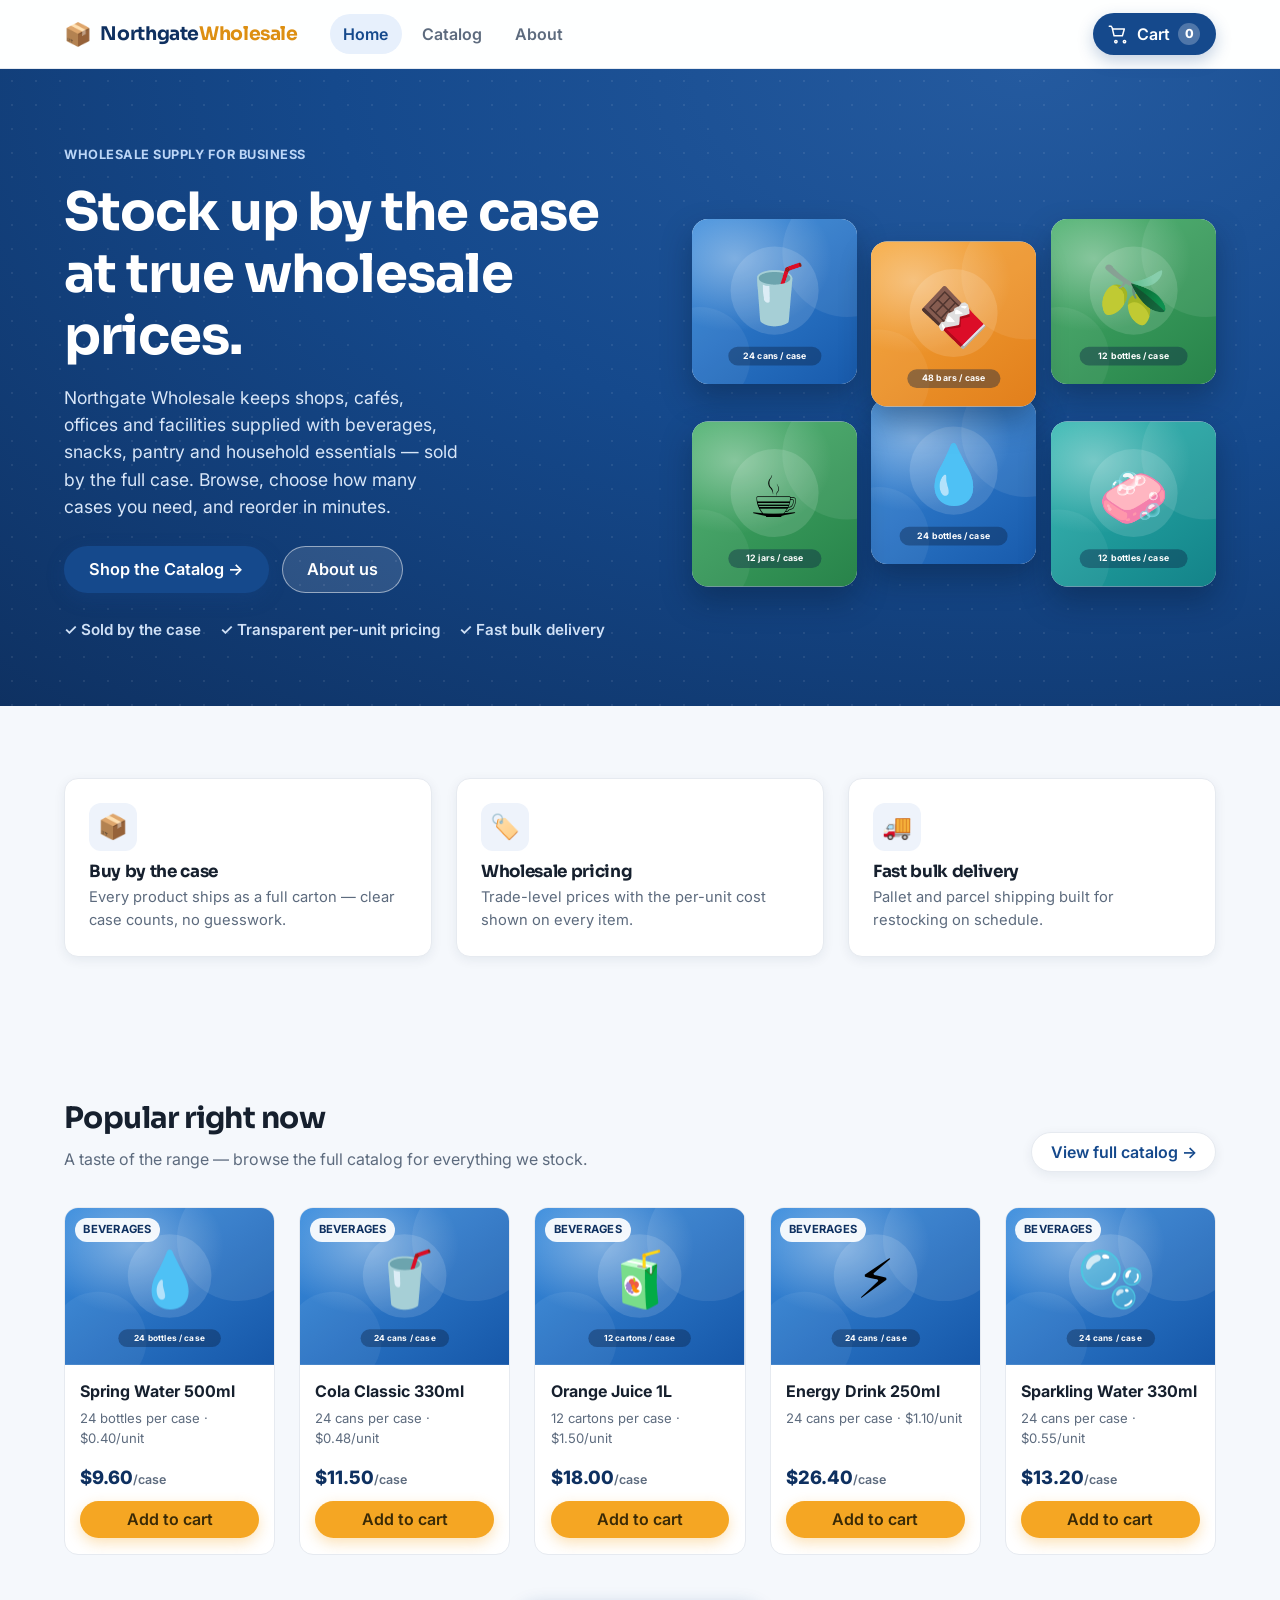
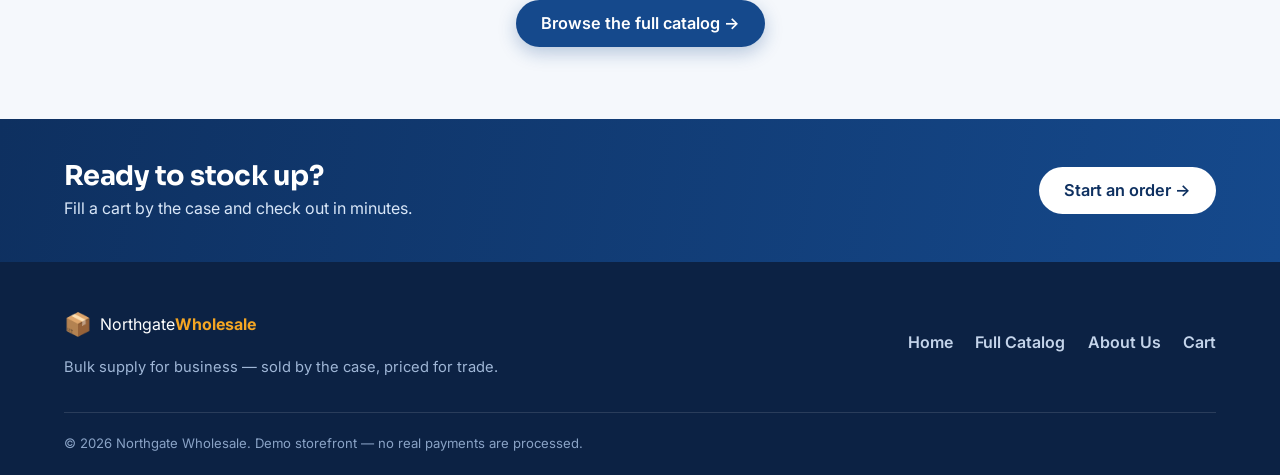
==== commit f8341a0b: "Refocus on business buyers and declutter the layout - Drop the individual-specific content: remove t" ====
--- a/index.html
+++ b/index.html
@@ -12,13 +12,6 @@
   <link rel="stylesheet" href="assets/styles.css" />
 </head>
 <body>
-  <!-- Slim announcement bar -->
-  <div class="topbar">
-    <div class="container">
-      🚚 Free delivery on orders of 10+ cases · Wholesale prices for <strong>businesses &amp; individuals</strong> alike
-    </div>
-  </div>
-
   <!-- Persistent header: brand, navigation, and always-visible cart -->
   <header class="site-header">
     <div class="container header-inner">
--- a/assets/styles.css
+++ b/assets/styles.css
@@ -85,16 +85,6 @@
 .btn-ghost:hover { background: rgba(255,255,255,0.22); }
 
 .btn-light { background: #fff; color: var(--brand-dark); }
-
-/* ---------- Top announcement bar ---------- */
-.topbar {
-  background: linear-gradient(90deg, var(--brand-dark), var(--brand));
-  color: #d7e6fb;
-  font-size: 0.85rem;
-  font-weight: 500;
-}
-.topbar .container { display: flex; align-items: center; justify-content: center; gap: 0.4rem; padding: 0.5rem 1.5rem; text-align: center; }
-.topbar strong { color: #fff; font-weight: 700; }
 
 /* ---------- Header ---------- */
 .brand { font-family: var(--font-head); }
@@ -211,8 +201,8 @@
 .hero-tile.t1, .hero-tile.t3, .hero-tile.t5 { transform: translateY(1.4rem); }
 
 /* ---------- Value cards ---------- */
-.value-strip { padding: 3.2rem 0; }
-.value-grid { display: grid; grid-template-columns: repeat(4, 1fr); gap: 1.25rem; }
+.value-strip { padding: 4.5rem 0; }
+.value-grid { display: grid; grid-template-columns: repeat(auto-fit, minmax(240px, 1fr)); gap: 1.5rem; }
 .value {
   background: #fff;
   border: 1px solid var(--line);
@@ -227,14 +217,14 @@
 .value p { margin: 0; color: var(--muted); font-size: 0.92rem; }
 
 /* ---------- Sections ---------- */
-.featured { padding: 3.5rem 0; }
-.section-head { display: flex; justify-content: space-between; align-items: flex-end; gap: 1rem; margin-bottom: 1.8rem; }
-.section-head h2 { font-size: 1.8rem; }
+.featured { padding: 4.5rem 0; }
+.section-head { display: flex; justify-content: space-between; align-items: flex-end; gap: 1rem; margin-bottom: 2.2rem; }
+.section-head h2 { font-size: 1.85rem; }
 .section-sub { color: var(--muted); margin: 0; }
-.featured-cta { display: flex; justify-content: center; margin-top: 2.2rem; }
+.featured-cta { display: flex; justify-content: center; margin-top: 2.8rem; }
 
 /* ---------- Product grid + cards ---------- */
-.product-grid { display: grid; grid-template-columns: repeat(5, 1fr); gap: 1.25rem; }
+.product-grid { display: grid; grid-template-columns: repeat(5, 1fr); gap: 1.5rem; }
 
 .product-card {
   background: var(--card);
@@ -452,13 +442,12 @@
 /* ---------- Decorative tile clusters ---------- */
 .art-tile { border-radius: 14px; overflow: hidden; box-shadow: var(--shadow); aspect-ratio: 1 / 1; background: #fff; }
 .art-tile .product-photo { width: 100%; height: 100%; }
-.about-teaser-art, .about-story-art { display: grid; grid-template-columns: repeat(2, 1fr); gap: 0.9rem; }
-.about-story-art .art-tile:nth-child(odd), .about-teaser-art .art-tile:nth-child(even) { transform: translateY(0.9rem); }
+.about-story-art { display: grid; grid-template-columns: repeat(2, 1fr); gap: 0.9rem; }
+.about-story-art .art-tile:nth-child(odd) { transform: translateY(0.9rem); }
 
 /* ---------- Centered section heads ---------- */
-.section-head.center { display: block; text-align: center; margin-bottom: 2.2rem; }
+.section-head.center { display: block; text-align: center; margin-bottom: 2.4rem; }
 .section-head.center .section-sub { max-width: 62ch; margin: 0.4rem auto 0; }
-.eyebrow-dark { color: var(--brand); }
 
 /* ---------- Stats band ---------- */
 .stats { background: #fff; border-top: 1px solid var(--line); border-bottom: 1px solid var(--line); }
@@ -466,37 +455,6 @@
 .stat { display: flex; flex-direction: column; gap: 0.25rem; }
 .stat-num { font-family: var(--font-head); font-size: 2.1rem; font-weight: 800; color: var(--brand); line-height: 1; }
 .stat-label { color: var(--muted); font-size: 0.9rem; }
-
-/* ---------- Audience (business vs individual) ---------- */
-.audience { padding: 3.8rem 0; }
-.audience-grid { display: grid; grid-template-columns: 1fr 1fr; gap: 1.5rem; }
-.audience-card {
-  position: relative;
-  background: #fff;
-  border: 1px solid var(--line);
-  border-radius: 18px;
-  padding: 2rem 2rem 2.2rem;
-  box-shadow: var(--shadow-sm);
-  overflow: hidden;
-  transition: transform 0.15s ease, box-shadow 0.2s ease;
-}
-.audience-card:hover { transform: translateY(-4px); box-shadow: var(--shadow); }
-.audience-card::before { content: ""; position: absolute; left: 0; top: 0; width: 100%; height: 5px; background: var(--brand); }
-.audience-card.ind::before { background: #1f9d92; }
-.aud-ic { display: inline-flex; align-items: center; justify-content: center; width: 56px; height: 56px; border-radius: 15px; background: #eef3fb; font-size: 1.7rem; margin-bottom: 0.9rem; }
-.audience-card.ind .aud-ic { background: #e4f6f4; }
-.audience-card h3 { font-size: 1.4rem; margin-bottom: 0.3rem; }
-.audience-card > p { color: var(--muted); margin: 0 0 1.1rem; }
-.audience-card ul { list-style: none; padding: 0; margin: 0 0 1.6rem; display: grid; gap: 0.55rem; }
-.audience-card li { position: relative; padding-left: 1.7rem; color: #3c4858; }
-.audience-card li::before { content: "✓"; position: absolute; left: 0; top: 0; color: var(--brand); font-weight: 800; }
-.audience-card.ind li::before { color: #127f86; }
-
-/* ---------- About teaser (home) ---------- */
-.about-teaser { padding: 3.5rem 0; }
-.about-teaser-inner { display: grid; grid-template-columns: 0.85fr 1.15fr; gap: 2.8rem; align-items: center; }
-.about-teaser-copy h2 { font-size: 1.9rem; }
-.about-teaser-copy p { color: var(--muted); margin: 0 0 1.4rem; max-width: 54ch; }
 
 /* ---------- About page ---------- */
 .about-hero {
@@ -527,7 +485,6 @@
 /* ---------- Responsive ---------- */
 @media (max-width: 1100px) {
   .product-grid { grid-template-columns: repeat(4, 1fr); }
-  .value-grid { grid-template-columns: repeat(2, 1fr); }
 }
 @media (max-width: 960px) {
   .hero-inner { grid-template-columns: 1fr; gap: 2.5rem; padding-top: 3.2rem; }
@@ -535,8 +492,8 @@
   .hero-art { max-width: 460px; }
   .cart-layout, .checkout-layout { grid-template-columns: 1fr; }
   .cart-summary, .checkout-summary { position: static; }
-  .about-teaser-inner, .about-story { grid-template-columns: 1fr; gap: 2rem; }
-  .about-teaser-art, .about-story-art { max-width: 440px; }
+  .about-story { grid-template-columns: 1fr; gap: 2rem; }
+  .about-story-art { max-width: 440px; }
 }
 @media (max-width: 820px) {
   .product-grid { grid-template-columns: repeat(3, 1fr); }
@@ -544,13 +501,10 @@
   .footer-inner { grid-template-columns: 1fr; }
   .footer-nav { justify-content: flex-start; }
   .section-head, .page-head, .cta-inner { flex-direction: column; align-items: flex-start; }
-  .audience-grid { grid-template-columns: 1fr; }
   .stats-grid { grid-template-columns: repeat(2, 1fr); row-gap: 1.8rem; }
 }
 @media (max-width: 560px) {
   .product-grid { grid-template-columns: repeat(2, 1fr); }
-  .value-grid { grid-template-columns: 1fr; }
-  .topbar .container { font-size: 0.78rem; }
   .main-nav { display: none; }
   .cart-label { display: none; }
   .grid-3 { grid-template-columns: 1fr; }
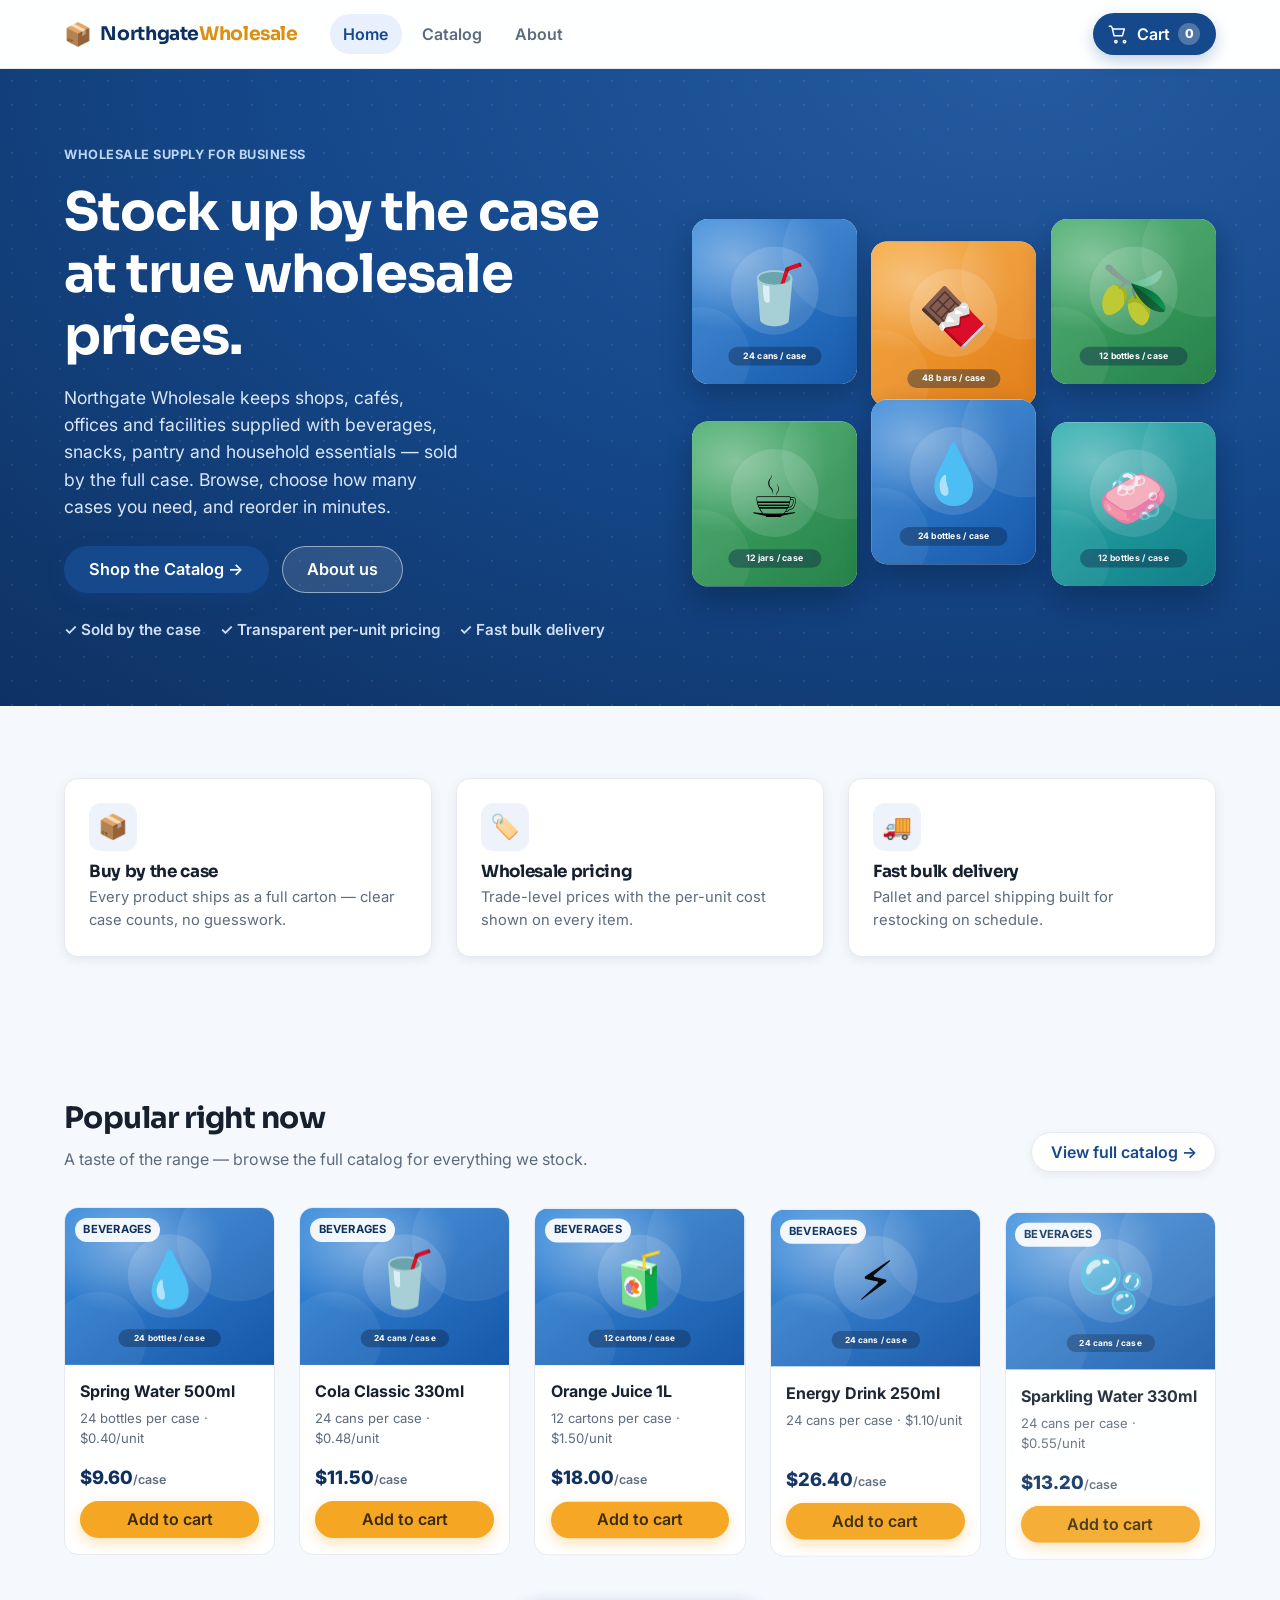
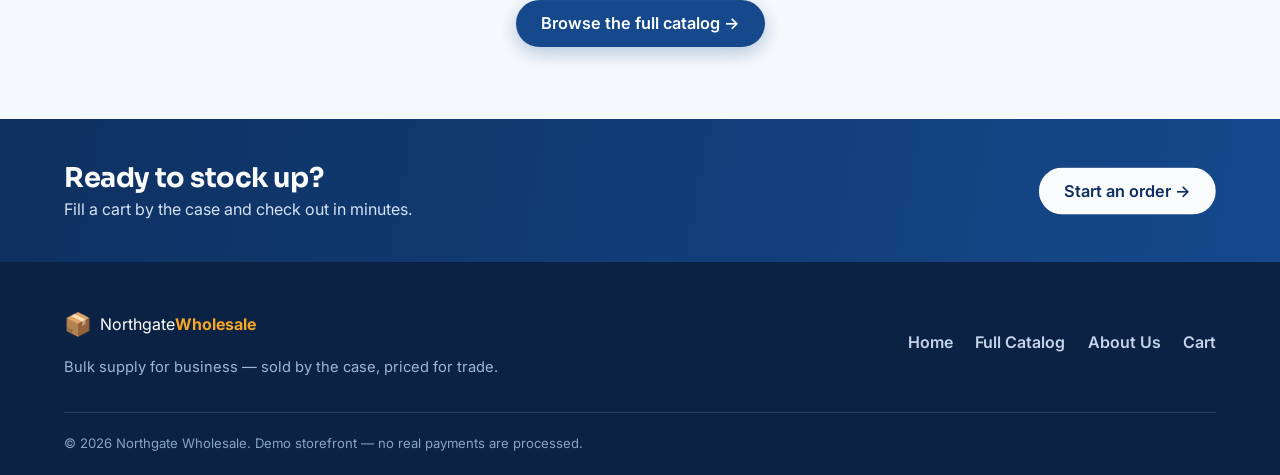
==== commit 32ff393c: "Add GSAP ScrollTrigger scroll animations across all sections - Vendor GSAP 3.15 + ScrollTrigger loca" ====
--- a/index.html
+++ b/index.html
@@ -58,8 +58,11 @@
     </div>
   </footer>
 
+  <script src="assets/vendor/gsap.min.js"></script>
+  <script src="assets/vendor/ScrollTrigger.min.js"></script>
   <script src="assets/products.js"></script>
   <script src="assets/cart.js"></script>
+  <script src="assets/animations.js"></script>
   <script src="assets/app.js"></script>
 </body>
 </html>
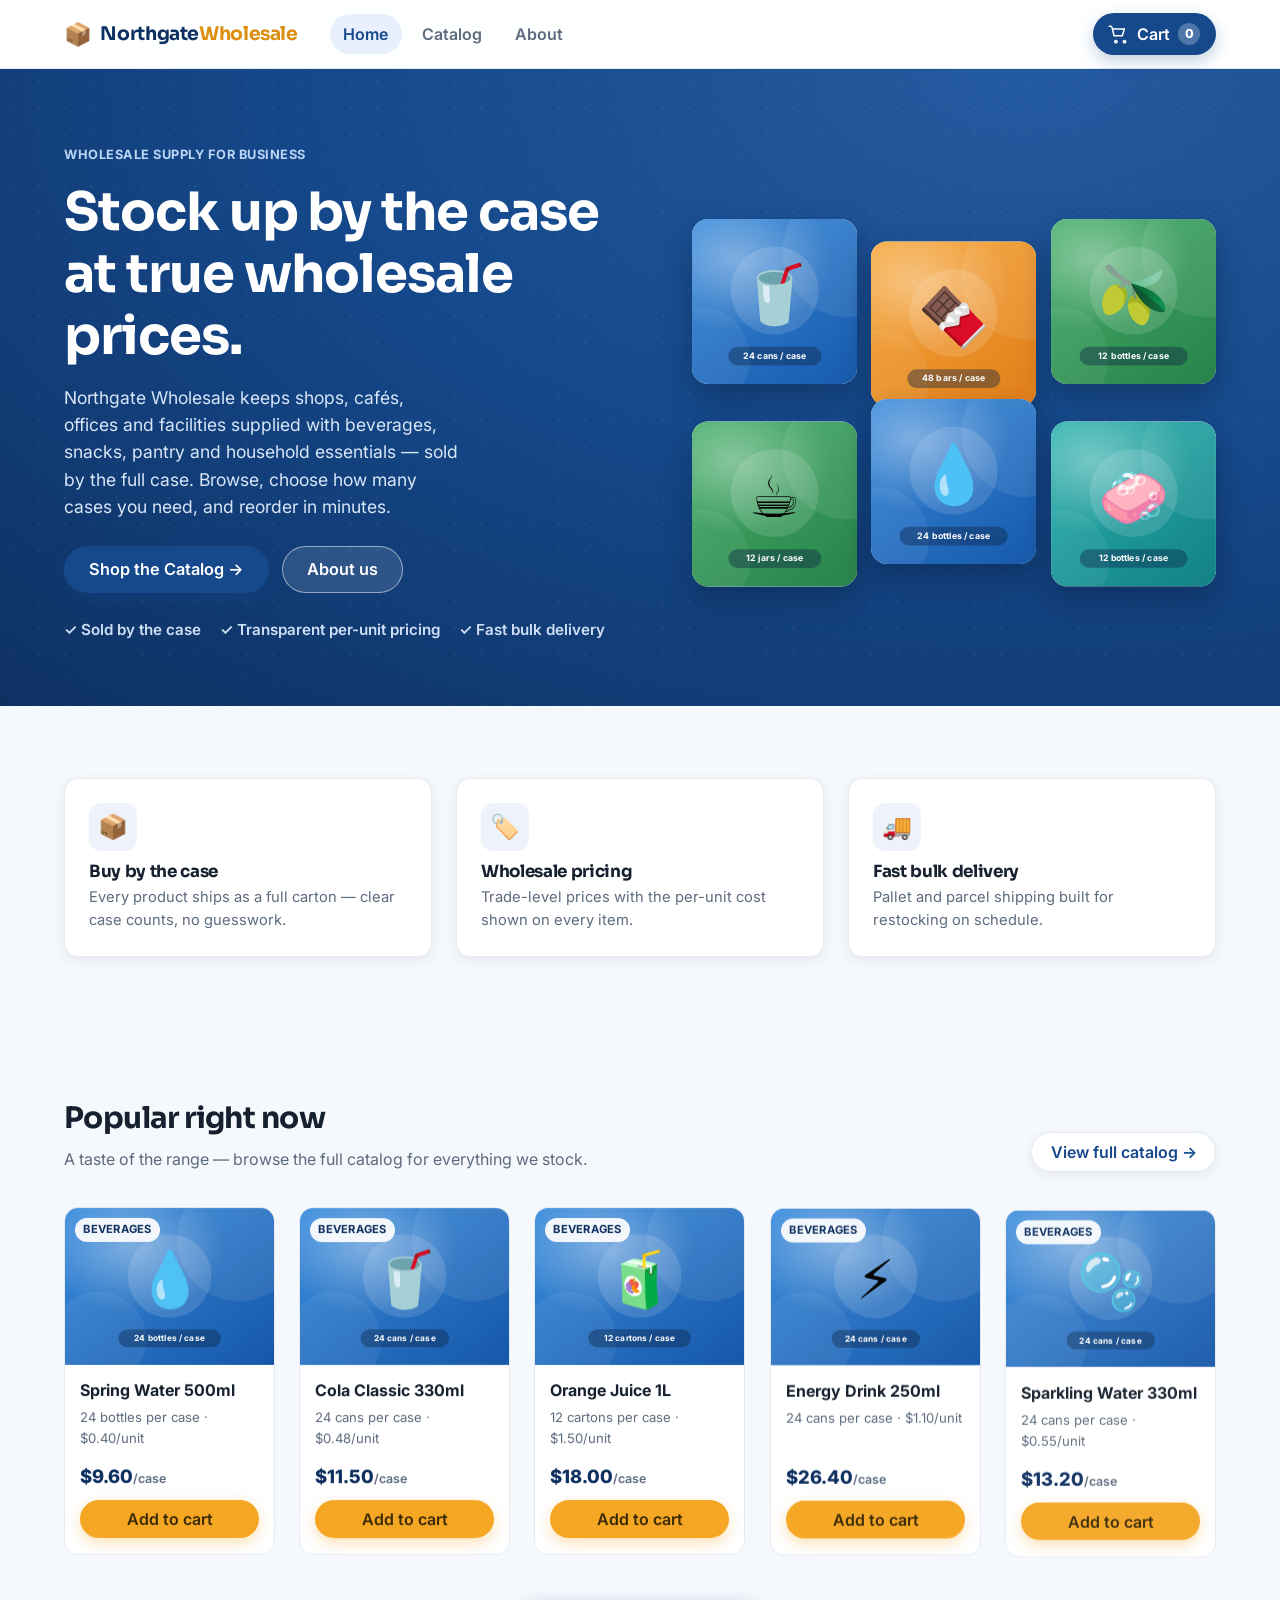
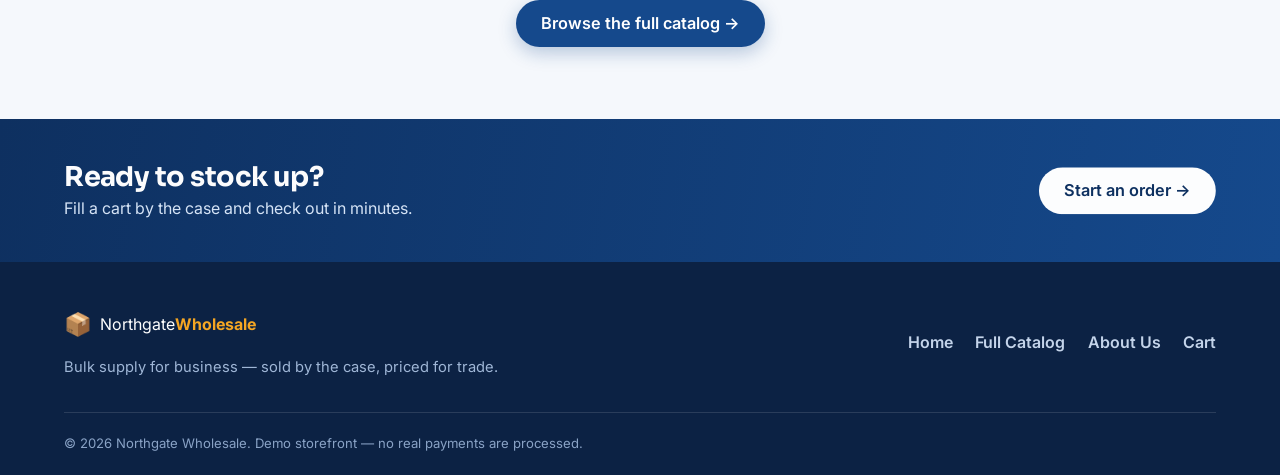
==== commit 68901729: "Add cinematic interactions: particles, 3D tilt, shrinking navbar, page transitions - Mouse-reactive " ====
--- a/index.html
+++ b/index.html
@@ -12,6 +12,15 @@
   <link rel="stylesheet" href="assets/styles.css" />
 </head>
 <body>
+  <!-- Loading animation, removed once the app is ready -->
+  <div id="preloader" aria-hidden="true">
+    <div class="preloader-inner">
+      <span class="preloader-mark">📦</span>
+      <span class="preloader-name">Northgate<strong>Wholesale</strong></span>
+      <span class="preloader-bar"><i></i></span>
+    </div>
+  </div>
+
   <!-- Persistent header: brand, navigation, and always-visible cart -->
   <header class="site-header">
     <div class="container header-inner">
@@ -62,6 +71,8 @@
   <script src="assets/vendor/ScrollTrigger.min.js"></script>
   <script src="assets/products.js"></script>
   <script src="assets/cart.js"></script>
+  <script src="assets/particles.js"></script>
+  <script src="assets/interactions.js"></script>
   <script src="assets/animations.js"></script>
   <script src="assets/app.js"></script>
 </body>
--- a/assets/styles.css
+++ b/assets/styles.css
@@ -86,8 +86,7 @@
 
 .btn-light { background: #fff; color: var(--brand-dark); }
 
-/* ---------- Header ---------- */
-.brand { font-family: var(--font-head); }
+/* ---------- Header (sticky, shrinks on scroll) ---------- */
 .site-header {
   position: sticky;
   top: 0;
@@ -95,15 +94,25 @@
   background: rgba(255, 255, 255, 0.9);
   backdrop-filter: saturate(140%) blur(10px);
   border-bottom: 1px solid var(--line);
+  transition: background 0.25s ease, box-shadow 0.25s ease, border-color 0.25s ease;
+}
+.site-header.is-scrolled {
+  background: rgba(255, 255, 255, 0.96);
+  box-shadow: 0 6px 22px rgba(15, 38, 70, 0.1);
+  border-bottom-color: transparent;
 }
 .header-inner {
   display: flex;
   align-items: center;
   gap: 1.5rem;
   height: 68px;
-}
-.brand { display: flex; align-items: center; gap: 0.55rem; font-size: 1.18rem; font-weight: 700; letter-spacing: -0.02em; }
-.brand-mark { font-size: 1.4rem; }
+  transition: height 0.25s ease;
+}
+.site-header.is-scrolled .header-inner { height: 54px; }
+.brand { font-family: var(--font-head); display: flex; align-items: center; gap: 0.55rem; font-size: 1.18rem; font-weight: 700; letter-spacing: -0.02em; transition: font-size 0.25s ease; }
+.site-header.is-scrolled .brand { font-size: 1.05rem; }
+.brand-mark { font-size: 1.4rem; transition: font-size 0.25s ease; }
+.site-header.is-scrolled .brand-mark { font-size: 1.2rem; }
 .brand-text { color: var(--brand-dark); }
 .brand-text strong { color: var(--accent-dark); font-weight: 700; }
 
@@ -130,9 +139,10 @@
   color: #fff;
   font-weight: 600;
   box-shadow: 0 6px 16px rgba(21, 73, 140, 0.25);
-  transition: background 0.15s, transform 0.08s;
+  transition: background 0.15s, transform 0.08s, padding 0.25s ease;
 }
 .cart-button:hover { background: var(--brand-dark); transform: translateY(-1px); }
+.site-header.is-scrolled .cart-button { padding-top: 0.45rem; padding-bottom: 0.45rem; }
 .cart-icon { width: 22px; height: 22px; fill: none; stroke: #fff; stroke-width: 1.6; stroke-linejoin: round; stroke-linecap: round; }
 .cart-count {
   min-width: 22px;
@@ -162,8 +172,17 @@
   content: "";
   position: absolute;
   inset: 0;
-  background-image: radial-gradient(rgba(255, 255, 255, 0.08) 1.2px, transparent 1.2px);
-  background-size: 24px 24px;
+  background-image: radial-gradient(rgba(255, 255, 255, 0.06) 1.2px, transparent 1.2px);
+  background-size: 26px 26px;
+  pointer-events: none;
+  z-index: 0;
+}
+.hero-particles {
+  position: absolute;
+  inset: 0;
+  width: 100%;
+  height: 100%;
+  z-index: 0;
   pointer-events: none;
 }
 .hero-inner {
@@ -227,15 +246,38 @@
 .product-grid { display: grid; grid-template-columns: repeat(5, 1fr); gap: 1.5rem; }
 
 .product-card {
+  position: relative;
   background: var(--card);
   border: 1px solid var(--line);
   border-radius: var(--radius);
   overflow: hidden;
   display: flex;
   flex-direction: column;
-  transition: transform 0.12s ease, box-shadow 0.18s ease, border-color 0.18s ease;
-}
-.product-card:hover { transform: translateY(-4px); box-shadow: var(--shadow); border-color: #d4def0; }
+  transform-style: preserve-3d;
+  transition: transform 0.45s cubic-bezier(0.2, 0.8, 0.25, 1), box-shadow 0.3s ease, border-color 0.3s ease;
+  will-change: transform;
+}
+/* Cursor-following glow (driven by --mx/--my from interactions.js) */
+.product-card::before {
+  content: "";
+  position: absolute;
+  inset: 0;
+  z-index: 3;
+  border-radius: inherit;
+  background: radial-gradient(circle at var(--mx, 50%) var(--my, 50%), rgba(255, 255, 255, 0.4), rgba(255, 255, 255, 0) 45%);
+  opacity: 0;
+  transition: opacity 0.3s ease;
+  pointer-events: none;
+  mix-blend-mode: soft-light;
+}
+.product-card:hover { box-shadow: 0 18px 40px rgba(21, 73, 140, 0.18), 0 0 0 1px rgba(36, 105, 196, 0.22); border-color: #cfe0f6; }
+/* While actively tilting: instant transform (no transition), lift above siblings, accent glow */
+.product-card.tilting {
+  transition: box-shadow 0.3s ease, border-color 0.3s ease;
+  z-index: 5;
+  box-shadow: 0 26px 50px rgba(13, 48, 98, 0.26), 0 0 0 1px rgba(36, 105, 196, 0.32);
+}
+.product-card.tilting::before { opacity: 1; }
 .card-media { position: relative; display: block; aspect-ratio: 4 / 3; overflow: hidden; }
 .card-media .product-photo { width: 100%; height: 100%; transition: transform 0.45s ease; }
 .product-card:hover .card-media .product-photo { transform: scale(1.06); }
@@ -517,3 +559,30 @@
 @media (max-width: 380px) {
   .product-grid { grid-template-columns: 1fr; }
 }
+
+/* ---------- Loading animation ---------- */
+#preloader {
+  position: fixed;
+  inset: 0;
+  z-index: 9999;
+  display: flex;
+  align-items: center;
+  justify-content: center;
+  background: radial-gradient(120% 140% at 80% 0%, #245a9f 0%, var(--brand) 45%, var(--brand-dark) 100%);
+  color: #fff;
+  transition: opacity 0.5s ease, visibility 0.5s ease;
+}
+body.loaded #preloader { opacity: 0; visibility: hidden; pointer-events: none; }
+.preloader-inner { display: flex; flex-direction: column; align-items: center; gap: 1rem; }
+.preloader-mark { font-size: 3rem; animation: pl-bob 1.2s ease-in-out infinite; }
+.preloader-name { font-family: var(--font-head); font-weight: 700; font-size: 1.35rem; letter-spacing: -0.02em; }
+.preloader-name strong { color: var(--accent); }
+.preloader-bar { width: 170px; height: 4px; border-radius: 999px; background: rgba(255, 255, 255, 0.22); overflow: hidden; }
+.preloader-bar i { display: block; height: 100%; width: 40%; border-radius: inherit; background: #fff; animation: pl-slide 1.1s ease-in-out infinite; }
+@keyframes pl-bob { 0%, 100% { transform: translateY(0); } 50% { transform: translateY(-9px); } }
+@keyframes pl-slide { 0% { transform: translateX(-130%); } 100% { transform: translateX(330%); } }
+
+@media (prefers-reduced-motion: reduce) {
+  .preloader-mark, .preloader-bar i { animation: none; }
+  html { scroll-behavior: auto; }
+}
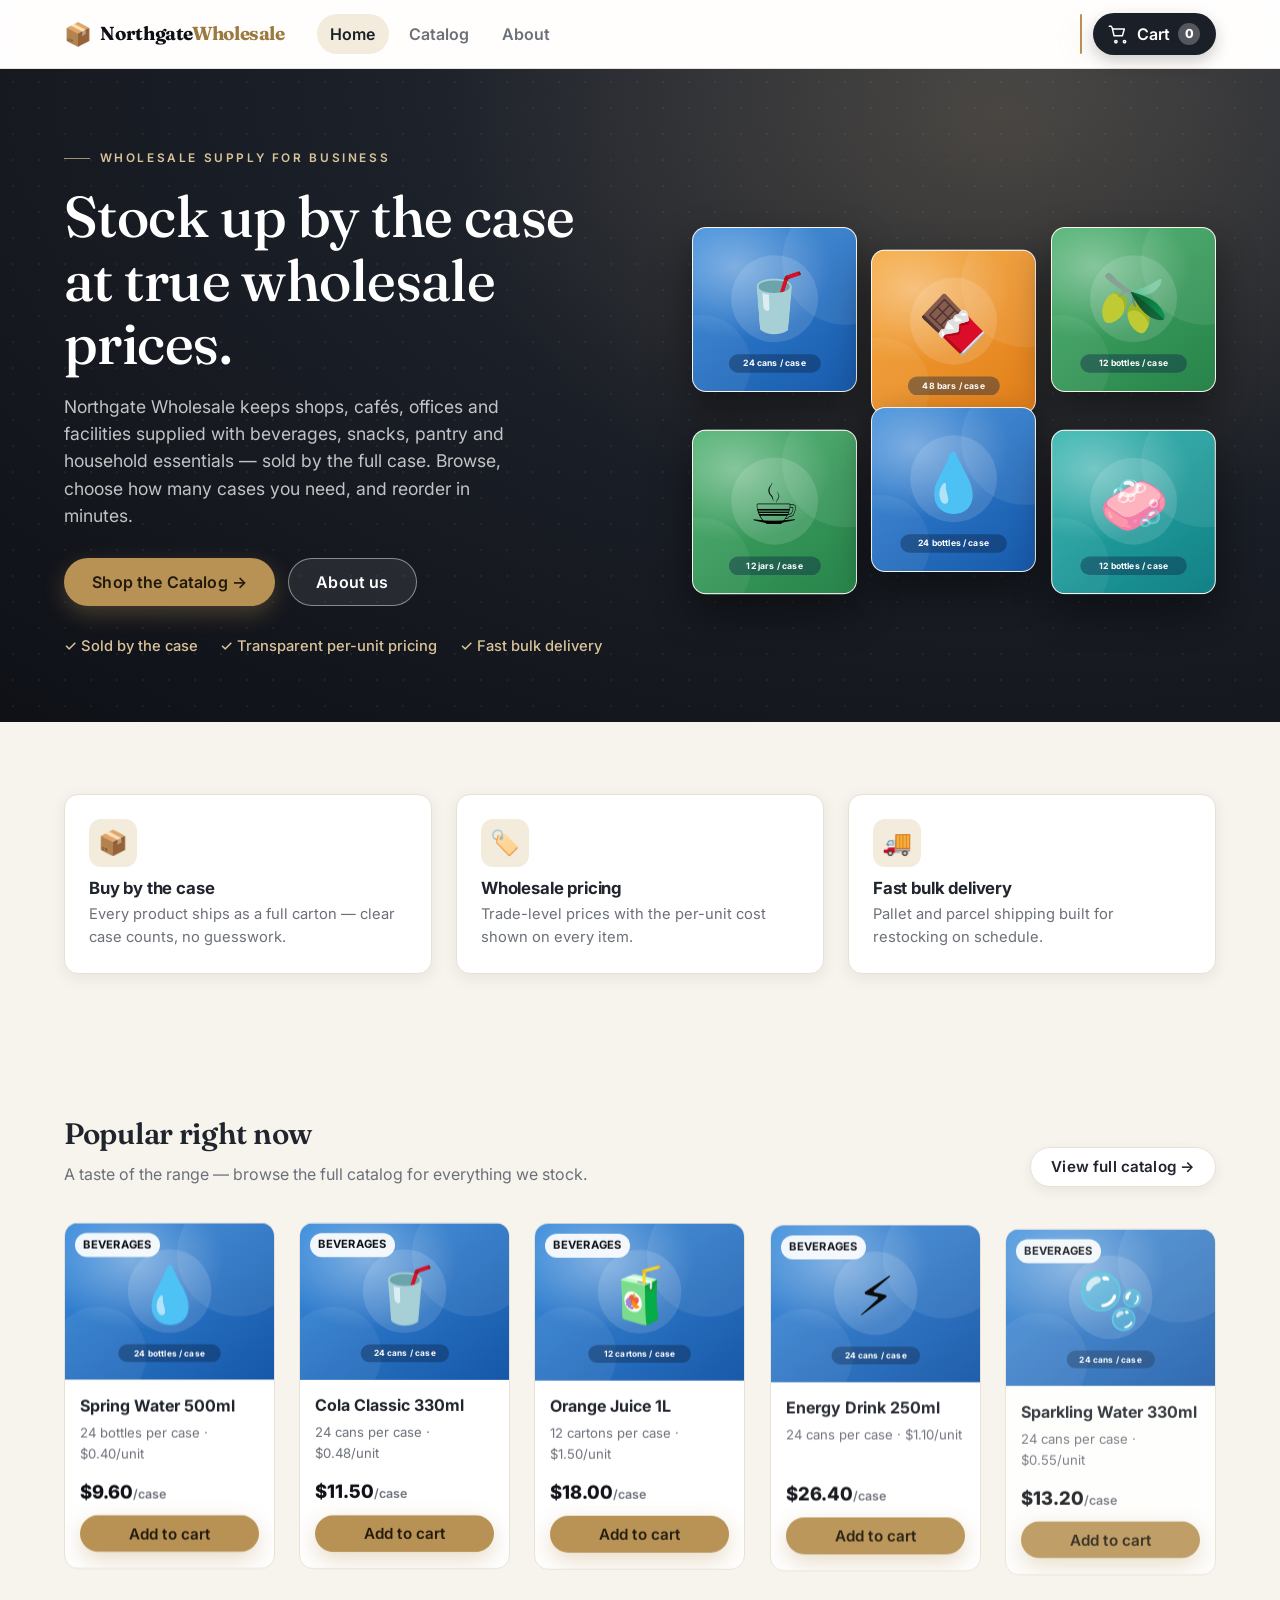
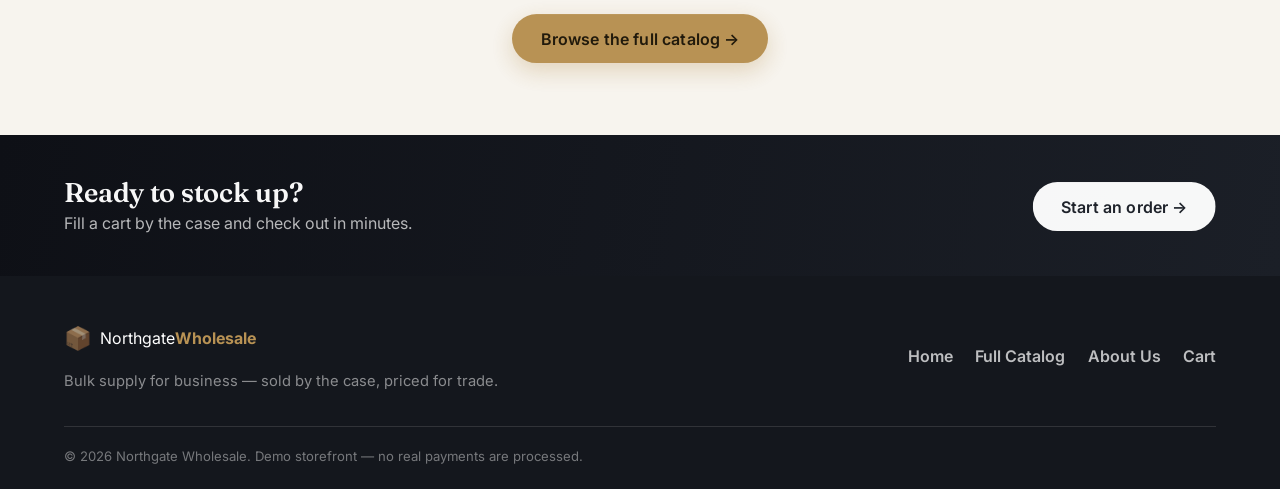
==== commit 29648c60: "Premium restyle + conversion-focused buy funnel High-end look: - Champagne-gold-on-ink palette with " ====
--- a/index.html
+++ b/index.html
@@ -8,7 +8,7 @@
   <link rel="icon" href="data:image/svg+xml,<svg xmlns='http://www.w3.org/2000/svg' viewBox='0 0 100 100'><text y='.9em' font-size='90'>📦</text></svg>" />
   <link rel="preconnect" href="https://fonts.googleapis.com" />
   <link rel="preconnect" href="https://fonts.gstatic.com" crossorigin />
-  <link href="https://fonts.googleapis.com/css2?family=Inter:wght@400;500;600;700;800&family=Sora:wght@600;700;800&display=swap" rel="stylesheet" />
+  <link href="https://fonts.googleapis.com/css2?family=Fraunces:opsz,wght@9..144,500;9..144,600;9..144,700&family=Inter:wght@400;500;600;700;800&display=swap" rel="stylesheet" />
   <link rel="stylesheet" href="assets/styles.css" />
 </head>
 <body>
@@ -35,15 +35,32 @@
         <a href="#/about" data-nav="about">About</a>
       </nav>
 
-      <a href="#/cart" class="cart-button" aria-label="View your cart">
-        <svg class="cart-icon" viewBox="0 0 24 24" aria-hidden="true">
-          <path d="M2.5 3.5h2.2l1 2m0 0 2 8.4h9.1l2.1-7.4H6.7Zm2.7 14.8a1.3 1.3 0 1 0 2.6 0 1.3 1.3 0 0 0-2.6 0Zm9.4 0a1.3 1.3 0 1 0 2.6 0 1.3 1.3 0 0 0-2.6 0Z" />
-        </svg>
-        <span class="cart-label">Cart</span>
-        <span class="cart-count" id="cart-count" data-empty="true">0</span>
-      </a>
+      <div class="header-actions">
+        <a href="#/catalog" class="btn btn-primary header-cta">Shop catalog</a>
+        <button type="button" class="cart-button" data-action="open-drawer" aria-label="View your cart">
+          <svg class="cart-icon" viewBox="0 0 24 24" aria-hidden="true">
+            <path d="M2.5 3.5h2.2l1 2m0 0 2 8.4h9.1l2.1-7.4H6.7Zm2.7 14.8a1.3 1.3 0 1 0 2.6 0 1.3 1.3 0 0 0-2.6 0Zm9.4 0a1.3 1.3 0 1 0 2.6 0 1.3 1.3 0 0 0-2.6 0Z" />
+          </svg>
+          <span class="cart-label">Cart</span>
+          <span class="cart-count" id="cart-count" data-empty="true">0</span>
+        </button>
+      </div>
     </div>
   </header>
+
+  <!-- Slide-in mini-cart: pops on every add, the heart of the buy funnel -->
+  <aside id="cart-drawer" class="cart-drawer" aria-hidden="true">
+    <div class="drawer-scrim" data-action="close-drawer"></div>
+    <div class="drawer-panel" role="dialog" aria-modal="true" aria-label="Your cart">
+      <header class="drawer-head">
+        <h2>Your cart</h2>
+        <button type="button" class="drawer-close" data-action="close-drawer" aria-label="Close cart">✕</button>
+      </header>
+      <div class="drawer-nudge" id="drawer-nudge"></div>
+      <div class="drawer-items" id="drawer-items"></div>
+      <footer class="drawer-foot" id="drawer-foot"></footer>
+    </div>
+  </aside>
 
   <!-- Single-page app views are rendered here by the router -->
   <main id="app"></main>
--- a/assets/styles.css
+++ b/assets/styles.css
@@ -4,28 +4,30 @@
    ============================================================ */
 
 :root {
-  --brand:        #15498c;
-  --brand-dark:   #0e3060;
-  --brand-2:      #2469c4;
-  --accent:       #f5a623;
-  --accent-dark:  #dd8f12;
-
-  --ink:    #16202e;
-  --muted:  #5d6b7e;
-  --line:   #e6eaf0;
-  --bg:     #f5f8fc;
+  --brand:        #1b1f27;   /* deep ink — dark UI surfaces */
+  --brand-dark:   #0e1016;   /* near-black */
+  --brand-2:      #3a4150;   /* lighter ink */
+  --accent:       #b89254;   /* champagne gold — the "buy" colour */
+  --accent-dark:  #9c7a3f;
+  --gold-soft:    #d8c39a;
+
+  --ink:    #20242c;
+  --muted:  #6c7079;
+  --line:   #e8e1d5;
+  --bg:     #f7f4ee;         /* warm cream */
   --card:   #ffffff;
-  --danger: #c2392f;
+  --danger: #b23b30;
 
   --radius:    14px;
   --radius-sm: 10px;
-  --shadow:    0 8px 30px rgba(18, 38, 70, 0.08);
-  --shadow-sm: 0 3px 12px rgba(18, 38, 70, 0.07);
+  --shadow:    0 14px 40px rgba(35, 28, 16, 0.10);
+  --shadow-sm: 0 4px 16px rgba(35, 28, 16, 0.07);
 
   --maxw: 1200px;
 
   --font-body: "Inter", system-ui, -apple-system, "Segoe UI", Roboto, Helvetica, Arial, sans-serif;
-  --font-head: "Sora", "Inter", system-ui, -apple-system, "Segoe UI", Roboto, sans-serif;
+  --font-display: "Fraunces", Georgia, "Times New Roman", serif;
+  --font-head: var(--font-display);
 }
 
 * { box-sizing: border-box; }
@@ -41,7 +43,8 @@
   -webkit-font-smoothing: antialiased;
 }
 
-h1, h2, h3 { font-family: var(--font-head); line-height: 1.18; margin: 0 0 0.4em; letter-spacing: -0.02em; }
+h1, h2 { font-family: var(--font-display); font-weight: 600; line-height: 1.1; margin: 0 0 0.4em; letter-spacing: -0.01em; }
+h3 { font-family: var(--font-body); line-height: 1.25; margin: 0 0 0.4em; letter-spacing: -0.01em; }
 a { color: inherit; text-decoration: none; }
 img, svg { display: block; max-width: 100%; }
 
@@ -49,42 +52,45 @@
 
 /* ---------- Buttons ---------- */
 .btn {
-  --btn-bg: var(--brand);
+  --btn-bg: var(--accent);
   --btn-fg: #fff;
   display: inline-flex;
   align-items: center;
   justify-content: center;
-  gap: 0.4rem;
+  gap: 0.45rem;
   font: inherit;
   font-weight: 600;
+  font-size: 0.95rem;
+  letter-spacing: 0.01em;
   line-height: 1;
-  padding: 0.7rem 1.15rem;
+  padding: 0.72rem 1.3rem;
   border: 1px solid transparent;
   border-radius: 999px;
   background: var(--btn-bg);
   color: var(--btn-fg);
   cursor: pointer;
-  transition: transform 0.08s ease, box-shadow 0.15s ease, background 0.15s ease, border-color 0.15s ease;
+  transition: transform 0.15s ease, box-shadow 0.2s ease, background 0.2s ease, border-color 0.2s ease, color 0.2s ease;
   white-space: nowrap;
 }
-.btn:hover { transform: translateY(-1px); }
+.btn:hover { transform: translateY(-2px); }
 .btn:active { transform: translateY(0); }
-.btn-lg { padding: 0.9rem 1.5rem; font-size: 1.02rem; }
+.btn-lg { padding: 0.95rem 1.7rem; font-size: 1rem; }
 .btn-block { width: 100%; }
 
-.btn-primary { --btn-bg: var(--brand); box-shadow: 0 6px 18px rgba(21, 73, 140, 0.28); }
-.btn-primary:hover { --btn-bg: var(--brand-dark); }
-
-.btn-buy { --btn-bg: var(--accent); --btn-fg: #3a2a06; box-shadow: 0 5px 14px rgba(245, 166, 35, 0.32); padding: 0.6rem 1rem; }
-.btn-buy:hover { --btn-bg: var(--accent-dark); }
-
-.btn-outline { background: #fff; color: var(--brand); border-color: var(--line); box-shadow: var(--shadow-sm); }
-.btn-outline:hover { border-color: var(--brand); }
-
-.btn-ghost { background: rgba(255,255,255,0.12); color: #fff; border-color: rgba(255,255,255,0.5); }
-.btn-ghost:hover { background: rgba(255,255,255,0.22); }
-
-.btn-light { background: #fff; color: var(--brand-dark); }
+/* Gold = the purchase action, used consistently across the funnel */
+.btn-primary, .btn-buy { --btn-bg: var(--accent); --btn-fg: #211a0c; box-shadow: 0 8px 22px rgba(184, 146, 84, 0.32); }
+.btn-primary:hover, .btn-buy:hover { --btn-bg: var(--accent-dark); box-shadow: 0 12px 28px rgba(156, 122, 63, 0.4); }
+.btn-buy { padding: 0.62rem 1.05rem; }
+
+.btn-outline { background: var(--card); color: var(--ink); border-color: var(--line); box-shadow: var(--shadow-sm); }
+.btn-outline:hover { border-color: var(--ink); color: var(--ink); }
+
+.btn-ghost { background: rgba(255,255,255,0.08); color: #fff; border-color: rgba(255,255,255,0.45); }
+.btn-ghost:hover { background: rgba(255,255,255,0.16); }
+
+.btn-light { background: #fff; color: var(--ink); }
+.btn-dark { --btn-bg: var(--ink); --btn-fg: #fff; }
+.btn-dark:hover { --btn-bg: #000; }
 
 /* ---------- Header (sticky, shrinks on scroll) ---------- */
 .site-header {
@@ -98,7 +104,7 @@
 }
 .site-header.is-scrolled {
   background: rgba(255, 255, 255, 0.96);
-  box-shadow: 0 6px 22px rgba(15, 38, 70, 0.1);
+  box-shadow: 0 8px 26px rgba(35, 28, 16, 0.12);
   border-bottom-color: transparent;
 }
 .header-inner {
@@ -124,12 +130,30 @@
   color: var(--muted);
   transition: color 0.15s, background 0.15s;
 }
-.main-nav a:hover { color: var(--brand); background: #eef3fb; }
-.main-nav a.is-active { color: var(--brand); background: #e7f0fc; }
-
+.main-nav a:hover { color: var(--brand); background: #f3ecdd; }
+.main-nav a.is-active { color: var(--brand); background: #f3ecdd; }
+
+.header-actions { margin-left: auto; display: flex; align-items: center; gap: 0.7rem; }
+.header-cta {
+  opacity: 0;
+  transform: translateY(-6px);
+  pointer-events: none;
+  max-width: 0;
+  padding-left: 0;
+  padding-right: 0;
+  overflow: hidden;
+  transition: opacity 0.25s ease, transform 0.25s ease, max-width 0.3s ease, padding 0.25s ease;
+}
+.site-header.is-scrolled .header-cta {
+  opacity: 1;
+  transform: none;
+  pointer-events: auto;
+  max-width: 200px;
+  padding-left: 1.2rem;
+  padding-right: 1.2rem;
+}
 .cart-button {
   position: relative;
-  margin-left: auto;
   display: inline-flex;
   align-items: center;
   gap: 0.5rem;
@@ -137,8 +161,11 @@
   border-radius: 999px;
   background: var(--brand);
   color: #fff;
+  font: inherit;
   font-weight: 600;
-  box-shadow: 0 6px 16px rgba(21, 73, 140, 0.25);
+  cursor: pointer;
+  border: none;
+  box-shadow: 0 6px 16px rgba(35, 28, 16, 0.22);
   transition: background 0.15s, transform 0.08s, padding 0.25s ease;
 }
 .cart-button:hover { background: var(--brand-dark); transform: translateY(-1px); }
@@ -164,7 +191,9 @@
 /* ---------- Hero ---------- */
 .hero {
   position: relative;
-  background: radial-gradient(120% 140% at 80% 0%, #245a9f 0%, var(--brand) 45%, var(--brand-dark) 100%);
+  background:
+    radial-gradient(80% 120% at 78% 8%, rgba(184, 146, 84, 0.22) 0%, rgba(184, 146, 84, 0) 55%),
+    radial-gradient(120% 140% at 80% 0%, #2c3340 0%, #1b1f27 45%, #0e1016 100%);
   color: #fff;
   overflow: hidden;
 }
@@ -172,7 +201,7 @@
   content: "";
   position: absolute;
   inset: 0;
-  background-image: radial-gradient(rgba(255, 255, 255, 0.06) 1.2px, transparent 1.2px);
+  background-image: radial-gradient(rgba(216, 195, 154, 0.07) 1.2px, transparent 1.2px);
   background-size: 26px 26px;
   pointer-events: none;
   z-index: 0;
@@ -195,26 +224,31 @@
   padding: 4.5rem 1.5rem 4rem;
 }
 .eyebrow {
-  display: inline-block;
-  font-size: 0.8rem;
-  font-weight: 700;
-  letter-spacing: 0.04em;
+  display: inline-flex;
+  align-items: center;
+  gap: 0.6rem;
+  font-size: 0.74rem;
+  font-weight: 600;
+  letter-spacing: 0.22em;
   text-transform: uppercase;
-  color: #bcd6f7;
-  margin-bottom: 1rem;
-}
-.hero-copy h1 { font-size: clamp(2.1rem, 4.4vw, 3.3rem); margin-bottom: 1rem; }
-.hero-copy p { font-size: 1.1rem; color: #d8e6f8; max-width: 36ch; margin: 0 0 1.6rem; }
+  color: var(--gold-soft);
+  margin-bottom: 1.1rem;
+}
+.eyebrow::before { content: ""; width: 26px; height: 1px; background: currentColor; opacity: 0.7; }
+.hero-copy h1 { font-size: clamp(2.3rem, 4.8vw, 3.6rem); font-weight: 500; margin-bottom: 1.1rem; }
+.hero-copy p { font-size: 1.1rem; color: rgba(255, 255, 255, 0.74); max-width: 40ch; margin: 0 0 1.8rem; }
 .hero-actions { display: flex; flex-wrap: wrap; gap: 0.8rem; }
-.hero-points { list-style: none; display: flex; flex-wrap: wrap; gap: 1.2rem; margin: 1.6rem 0 0; padding: 0; color: #cfe0f6; font-weight: 600; font-size: 0.95rem; }
+.hero-points { list-style: none; display: flex; flex-wrap: wrap; gap: 1.4rem; margin: 1.8rem 0 0; padding: 0; color: rgba(255, 255, 255, 0.68); font-weight: 500; font-size: 0.92rem; }
+.hero-points li { color: var(--gold-soft); }
 
 .hero-art { display: grid; grid-template-columns: repeat(3, 1fr); gap: 0.9rem; }
 .hero-tile {
   aspect-ratio: 1 / 1;
-  border-radius: 16px;
+  border-radius: 14px;
   overflow: hidden;
-  box-shadow: 0 14px 30px rgba(7, 22, 45, 0.35);
+  box-shadow: 0 18px 40px rgba(0, 0, 0, 0.45);
   background: #fff;
+  border: 1px solid rgba(216, 195, 154, 0.18);
 }
 .hero-tile .product-photo { width: 100%; height: 100%; }
 .hero-tile.t1, .hero-tile.t3, .hero-tile.t5 { transform: translateY(1.4rem); }
@@ -231,7 +265,7 @@
   transition: transform 0.15s ease, box-shadow 0.2s ease;
 }
 .value:hover { transform: translateY(-3px); box-shadow: var(--shadow); }
-.value-ic { display: inline-flex; align-items: center; justify-content: center; width: 48px; height: 48px; border-radius: 12px; background: #eef3fb; font-size: 1.5rem; }
+.value-ic { display: inline-flex; align-items: center; justify-content: center; width: 48px; height: 48px; border-radius: 12px; background: #f3ecdd; font-size: 1.5rem; }
 .value h3 { font-size: 1.05rem; margin: 0.7rem 0 0.25rem; }
 .value p { margin: 0; color: var(--muted); font-size: 0.92rem; }
 
@@ -264,18 +298,18 @@
   inset: 0;
   z-index: 3;
   border-radius: inherit;
-  background: radial-gradient(circle at var(--mx, 50%) var(--my, 50%), rgba(255, 255, 255, 0.4), rgba(255, 255, 255, 0) 45%);
+  background: radial-gradient(circle at var(--mx, 50%) var(--my, 50%), rgba(255, 246, 226, 0.5), rgba(255, 246, 226, 0) 45%);
   opacity: 0;
   transition: opacity 0.3s ease;
   pointer-events: none;
   mix-blend-mode: soft-light;
 }
-.product-card:hover { box-shadow: 0 18px 40px rgba(21, 73, 140, 0.18), 0 0 0 1px rgba(36, 105, 196, 0.22); border-color: #cfe0f6; }
-/* While actively tilting: instant transform (no transition), lift above siblings, accent glow */
+.product-card:hover { box-shadow: 0 18px 40px rgba(35, 28, 16, 0.16), 0 0 0 1px rgba(184, 146, 84, 0.35); border-color: var(--gold-soft); }
+/* While actively tilting: instant transform (no transition), lift above siblings, gold glow */
 .product-card.tilting {
   transition: box-shadow 0.3s ease, border-color 0.3s ease;
   z-index: 5;
-  box-shadow: 0 26px 50px rgba(13, 48, 98, 0.26), 0 0 0 1px rgba(36, 105, 196, 0.32);
+  box-shadow: 0 28px 55px rgba(35, 28, 16, 0.28), 0 0 0 1px rgba(184, 146, 84, 0.5);
 }
 .product-card.tilting::before { opacity: 1; }
 .card-media { position: relative; display: block; aspect-ratio: 4 / 3; overflow: hidden; }
@@ -296,7 +330,7 @@
 }
 .card-body { padding: 0.85rem 0.95rem 1rem; display: flex; flex-direction: column; flex: 1; }
 .card-title { font-weight: 700; font-size: 1rem; color: var(--ink); }
-.card-title:hover { color: var(--brand); }
+.card-title:hover { color: var(--accent-dark); }
 .card-meta { color: var(--muted); font-size: 0.82rem; margin: 0.25rem 0 0.9rem; }
 .card-foot { margin-top: auto; display: flex; flex-direction: column; align-items: stretch; gap: 0.6rem; }
 .card-foot .btn-buy { width: 100%; }
@@ -307,7 +341,7 @@
 .cta-band { background: linear-gradient(100deg, var(--brand-dark), var(--brand)); color: #fff; }
 .cta-inner { display: flex; align-items: center; justify-content: space-between; gap: 1.5rem; padding: 2.6rem 1.5rem; }
 .cta-inner h2 { font-size: 1.7rem; margin-bottom: 0.2rem; }
-.cta-inner p { margin: 0; color: #d8e6f8; }
+.cta-inner p { margin: 0; color: rgba(255,255,255,0.72); }
 
 /* ---------- Generic page ---------- */
 .page { padding: 2.5rem 0 4rem; }
@@ -329,32 +363,32 @@
   cursor: pointer;
   transition: all 0.15s;
 }
-.chip:hover { border-color: var(--brand); color: var(--brand); }
-.chip.is-active { background: var(--brand); border-color: var(--brand); color: #fff; }
+.chip:hover { border-color: var(--accent); color: var(--accent-dark); }
+.chip.is-active { background: var(--ink); border-color: var(--ink); color: #fff; }
 
 /* ---------- Product detail ---------- */
 .product-detail { display: grid; grid-template-columns: 1fr 1fr; gap: 2.5rem; align-items: start; }
 .detail-media { border-radius: var(--radius); overflow: hidden; box-shadow: var(--shadow); aspect-ratio: 4 / 3; }
 .detail-media .product-photo { width: 100%; height: 100%; }
-.detail-cat { display: inline-block; color: var(--brand); font-weight: 700; font-size: 0.8rem; text-transform: uppercase; letter-spacing: 0.03em; }
+.detail-cat { display: inline-block; color: var(--accent-dark); font-weight: 700; font-size: 0.8rem; text-transform: uppercase; letter-spacing: 0.03em; }
 .detail-info h1 { font-size: 2.1rem; margin: 0.4rem 0 0.6rem; }
 .detail-price { font-size: 2rem; font-weight: 800; color: var(--brand-dark); display: flex; align-items: baseline; flex-wrap: wrap; gap: 0.5rem; }
-.detail-unit-price { font-size: 0.9rem; font-weight: 600; color: var(--muted); background: #eef3fb; padding: 0.2rem 0.6rem; border-radius: 999px; }
+.detail-unit-price { font-size: 0.9rem; font-weight: 600; color: var(--muted); background: #f3ecdd; padding: 0.2rem 0.6rem; border-radius: 999px; }
 
 .case-callout {
   display: flex;
   gap: 0.8rem;
   align-items: center;
-  background: #eef5ff;
-  border: 1px solid #d6e6fb;
+  background: #f6f1e7;
+  border: 1px solid #e6dcc8;
   border-radius: var(--radius-sm);
   padding: 0.9rem 1.1rem;
   margin: 1.3rem 0;
 }
 .case-ic { font-size: 1.6rem; }
-.case-callout strong { display: block; color: var(--brand-dark); }
+.case-callout strong { display: block; color: var(--ink); }
 .case-callout span { color: var(--muted); font-size: 0.92rem; }
-.detail-desc { color: #3c4858; margin-bottom: 1.6rem; }
+.detail-desc { color: #4a4e57; margin-bottom: 1.6rem; }
 
 .buy-box { background: #fff; border: 1px solid var(--line); border-radius: var(--radius); padding: 1.2rem; box-shadow: var(--shadow-sm); }
 .buy-label { display: block; font-weight: 700; margin-bottom: 0.6rem; }
@@ -389,7 +423,7 @@
 .cart-thumb { width: 92px; aspect-ratio: 4/3; border-radius: var(--radius-sm); overflow: hidden; }
 .cart-thumb .product-photo { width: 100%; height: 100%; }
 .cart-row-title { font-weight: 700; color: var(--ink); }
-.cart-row-title:hover { color: var(--brand); }
+.cart-row-title:hover { color: var(--accent-dark); }
 .cart-row-meta { color: var(--muted); font-size: 0.85rem; margin: 0.2rem 0 0.4rem; }
 .link-danger { background: none; border: none; padding: 0; color: var(--danger); font: inherit; font-size: 0.85rem; font-weight: 600; cursor: pointer; }
 .link-danger:hover { text-decoration: underline; }
@@ -425,7 +459,7 @@
   background: #fbfcfe;
   transition: border-color 0.15s, box-shadow 0.15s;
 }
-.field input:focus { outline: none; border-color: var(--brand-2); box-shadow: 0 0 0 3px rgba(36, 105, 196, 0.15); background: #fff; }
+.field input:focus { outline: none; border-color: var(--accent); box-shadow: 0 0 0 3px rgba(184, 146, 84, 0.22); background: #fff; }
 .grid-2 { display: grid; grid-template-columns: 1fr 1fr; gap: 0.9rem; }
 .grid-3 { display: grid; grid-template-columns: 1.4fr 1fr 1fr; gap: 0.9rem; }
 .demo-note { background: #fff6e6; border: 1px solid #f6dca0; color: #8a6300; font-size: 0.85rem; padding: 0.6rem 0.8rem; border-radius: var(--radius-sm); margin: 0 0 1rem; }
@@ -451,16 +485,16 @@
 .confirm-card .co-lines { margin-top: 0.8rem; border-top: 1px solid var(--line); padding-top: 0.8rem; border-bottom: none; }
 
 /* ---------- Footer ---------- */
-.site-footer { background: #0c2244; color: #c4d4ea; margin-top: auto; }
+.site-footer { background: #14171d; color: rgba(255,255,255,0.6); margin-top: auto; }
 .footer-inner { display: grid; grid-template-columns: 1.4fr 1fr; gap: 1.5rem; padding: 2.8rem 1.5rem 1.4rem; }
 .footer-brand .brand-text { color: #fff; }
 .footer-brand .brand-text strong { color: var(--accent); }
 .footer-brand { display: flex; flex-wrap: wrap; align-items: center; gap: 0.5rem; }
-.footer-tagline { flex-basis: 100%; color: #9fb6d6; margin: 0.4rem 0 0; font-size: 0.92rem; }
+.footer-tagline { flex-basis: 100%; color: rgba(255,255,255,0.5); margin: 0.4rem 0 0; font-size: 0.92rem; }
 .footer-nav { display: flex; gap: 1.4rem; align-items: center; justify-content: flex-end; }
-.footer-nav a { color: #c4d4ea; font-weight: 600; }
+.footer-nav a { color: rgba(255,255,255,0.72); font-weight: 600; }
 .footer-nav a:hover { color: #fff; }
-.footer-legal { grid-column: 1 / -1; border-top: 1px solid rgba(255,255,255,0.12); padding-top: 1.2rem; margin: 0.6rem 0 0; font-size: 0.82rem; color: #8aa3c6; }
+.footer-legal { grid-column: 1 / -1; border-top: 1px solid rgba(255,255,255,0.12); padding-top: 1.2rem; margin: 0.6rem 0 0; font-size: 0.82rem; color: rgba(255,255,255,0.42); }
 
 /* ---------- Toast ---------- */
 .toast {
@@ -495,13 +529,13 @@
 .stats { background: #fff; border-top: 1px solid var(--line); border-bottom: 1px solid var(--line); }
 .stats-grid { display: grid; grid-template-columns: repeat(4, 1fr); gap: 1rem; padding: 2.4rem 1.5rem; text-align: center; }
 .stat { display: flex; flex-direction: column; gap: 0.25rem; }
-.stat-num { font-family: var(--font-head); font-size: 2.1rem; font-weight: 800; color: var(--brand); line-height: 1; }
+.stat-num { font-family: var(--font-display); font-size: 2.4rem; font-weight: 600; color: var(--accent-dark); line-height: 1; }
 .stat-label { color: var(--muted); font-size: 0.9rem; }
 
 /* ---------- About page ---------- */
 .about-hero {
   position: relative;
-  background: radial-gradient(120% 140% at 80% 0%, #245a9f 0%, var(--brand) 45%, var(--brand-dark) 100%);
+  background: radial-gradient(120% 140% at 80% 0%, #2c3340 0%, #1b1f27 45%, #0e1016 100%);
   color: #fff;
   overflow: hidden;
   padding: 4.2rem 0 3.8rem;
@@ -514,15 +548,91 @@
   background-size: 24px 24px;
 }
 .about-hero .container { position: relative; z-index: 1; }
-.about-hero .eyebrow { color: #bcd6f7; }
+.about-hero .eyebrow { color: var(--gold-soft); }
 .about-hero h1 { font-size: clamp(2rem, 4vw, 3rem); margin: 0.6rem 0 0.8rem; }
-.about-lead { font-size: 1.18rem; color: #dceaf9; max-width: 60ch; margin: 0 auto 1.6rem; }
+.about-lead { font-size: 1.18rem; color: rgba(255,255,255,0.74); max-width: 60ch; margin: 0 auto 1.6rem; }
 .about-hero .hero-actions { justify-content: center; }
 
 .about-story { display: grid; grid-template-columns: 0.85fr 1.15fr; gap: 2.8rem; align-items: center; }
 .about-story-copy h2 { font-size: 1.9rem; }
 .about-story-copy p { color: #3c4858; margin: 0 0 1rem; }
 .about-values { padding: 0.5rem 0 3.8rem; }
+
+/* ---------- Mini-cart drawer ---------- */
+.cart-drawer { position: fixed; inset: 0; z-index: 200; visibility: hidden; }
+.cart-drawer.is-open { visibility: visible; }
+.drawer-scrim { position: absolute; inset: 0; background: rgba(20, 17, 11, 0.5); opacity: 0; transition: opacity 0.35s ease; }
+.cart-drawer.is-open .drawer-scrim { opacity: 1; }
+.drawer-panel {
+  position: absolute;
+  top: 0; right: 0;
+  height: 100%;
+  width: min(420px, 100%);
+  display: flex;
+  flex-direction: column;
+  background: var(--bg);
+  box-shadow: -24px 0 70px rgba(20, 17, 11, 0.28);
+  transform: translateX(100%);
+  transition: transform 0.42s cubic-bezier(0.22, 0.61, 0.36, 1);
+}
+.cart-drawer.is-open .drawer-panel { transform: translateX(0); }
+.drawer-head { display: flex; align-items: center; justify-content: space-between; padding: 1.3rem 1.4rem; border-bottom: 1px solid var(--line); }
+.drawer-head h2 { margin: 0; font-size: 1.35rem; }
+.drawer-close { background: none; border: none; font-size: 1rem; cursor: pointer; color: var(--muted); width: 36px; height: 36px; border-radius: 50%; transition: background 0.15s, color 0.15s; }
+.drawer-close:hover { background: #efe7d8; color: var(--ink); }
+.drawer-nudge { padding: 0.9rem 1.4rem; border-bottom: 1px solid var(--line); background: var(--card); font-size: 0.86rem; }
+.drawer-nudge:empty { display: none; }
+.drawer-nudge strong { color: var(--accent-dark); }
+.nudge-bar { height: 6px; border-radius: 999px; background: #ece3d2; margin-top: 0.5rem; overflow: hidden; }
+.nudge-fill { height: 100%; background: linear-gradient(90deg, var(--accent), var(--accent-dark)); border-radius: inherit; transition: width 0.4s ease; }
+.drawer-items { flex: 1; overflow-y: auto; padding: 0.4rem 1.4rem; }
+.drawer-line { display: grid; grid-template-columns: 56px 1fr auto; gap: 0.85rem; align-items: start; padding: 0.9rem 0; border-bottom: 1px solid var(--line); }
+.drawer-thumb { width: 56px; aspect-ratio: 1 / 1; border-radius: 10px; overflow: hidden; }
+.drawer-thumb .product-photo { width: 100%; height: 100%; }
+.drawer-line-title { display: block; font-weight: 600; font-size: 0.92rem; color: var(--ink); }
+.drawer-line-title:hover { color: var(--accent-dark); }
+.drawer-line-meta { color: var(--muted); font-size: 0.8rem; margin: 0.15rem 0 0.5rem; }
+.drawer-line-price { font-weight: 700; color: var(--ink); white-space: nowrap; }
+.mini-stepper { display: inline-flex; align-items: center; gap: 0.5rem; }
+.mini-stepper button { width: 26px; height: 26px; border: 1px solid var(--line); background: var(--card); border-radius: 8px; cursor: pointer; font-size: 1rem; line-height: 1; color: var(--ink); }
+.mini-stepper button:hover { border-color: var(--ink); }
+.mini-stepper .mini-qty { min-width: 1.2rem; text-align: center; font-weight: 700; font-size: 0.9rem; }
+.mini-remove { margin-left: 0.4rem; background: none !important; border: none !important; width: auto !important; color: var(--danger) !important; font-size: 0.78rem !important; font-weight: 600; cursor: pointer; }
+.mini-remove:hover { text-decoration: underline; }
+.drawer-foot { padding: 1.2rem 1.4rem; border-top: 1px solid var(--line); background: var(--card); }
+.drawer-foot:empty { display: none; }
+.drawer-sub { display: flex; align-items: baseline; justify-content: space-between; font-weight: 700; }
+.drawer-sub .amt { font-size: 1.35rem; font-family: var(--font-display); }
+.drawer-note { color: var(--muted); font-size: 0.8rem; margin: 0.2rem 0 0.9rem; }
+.drawer-foot .btn + .btn { margin-top: 0.5rem; }
+.drawer-empty { text-align: center; padding: 3rem 1rem; color: var(--muted); }
+.drawer-empty .empty-ic { font-size: 2.5rem; }
+.drawer-empty p { margin: 0.5rem 0 1.2rem; }
+
+.ship-nudge { font-size: 0.85rem; padding: 0.8rem 0.9rem; background: #faf6ee; border: 1px solid var(--line); border-radius: var(--radius-sm); margin-bottom: 0.9rem; }
+.ship-nudge:empty { display: none; }
+.ship-nudge strong { color: var(--accent-dark); }
+
+/* ---------- Sticky buy bar (product detail) ---------- */
+.buybar {
+  position: fixed;
+  left: 0; right: 0; bottom: 0;
+  z-index: 120;
+  background: rgba(255, 255, 255, 0.96);
+  backdrop-filter: saturate(140%) blur(10px);
+  border-top: 1px solid var(--line);
+  box-shadow: 0 -12px 34px rgba(35, 28, 16, 0.1);
+  transform: translateY(115%);
+  transition: transform 0.38s cubic-bezier(0.22, 0.61, 0.36, 1);
+}
+.buybar.is-visible { transform: none; }
+.buybar-inner { display: flex; align-items: center; justify-content: space-between; gap: 1rem; padding: 0.7rem 1.5rem; }
+.buybar-info { display: flex; align-items: center; gap: 0.85rem; min-width: 0; }
+.buybar-thumb { width: 46px; aspect-ratio: 1 / 1; border-radius: 8px; overflow: hidden; flex: none; }
+.buybar-thumb .product-photo { width: 100%; height: 100%; }
+.buybar-name { font-weight: 600; white-space: nowrap; overflow: hidden; text-overflow: ellipsis; }
+.buybar-price { color: var(--muted); font-size: 0.9rem; }
+.buybar-price strong { color: var(--ink); font-weight: 700; }
 
 /* ---------- Responsive ---------- */
 @media (max-width: 1100px) {
@@ -568,7 +678,7 @@
   display: flex;
   align-items: center;
   justify-content: center;
-  background: radial-gradient(120% 140% at 80% 0%, #245a9f 0%, var(--brand) 45%, var(--brand-dark) 100%);
+  background: radial-gradient(120% 140% at 80% 0%, #2c3340 0%, #1b1f27 45%, #0e1016 100%);
   color: #fff;
   transition: opacity 0.5s ease, visibility 0.5s ease;
 }
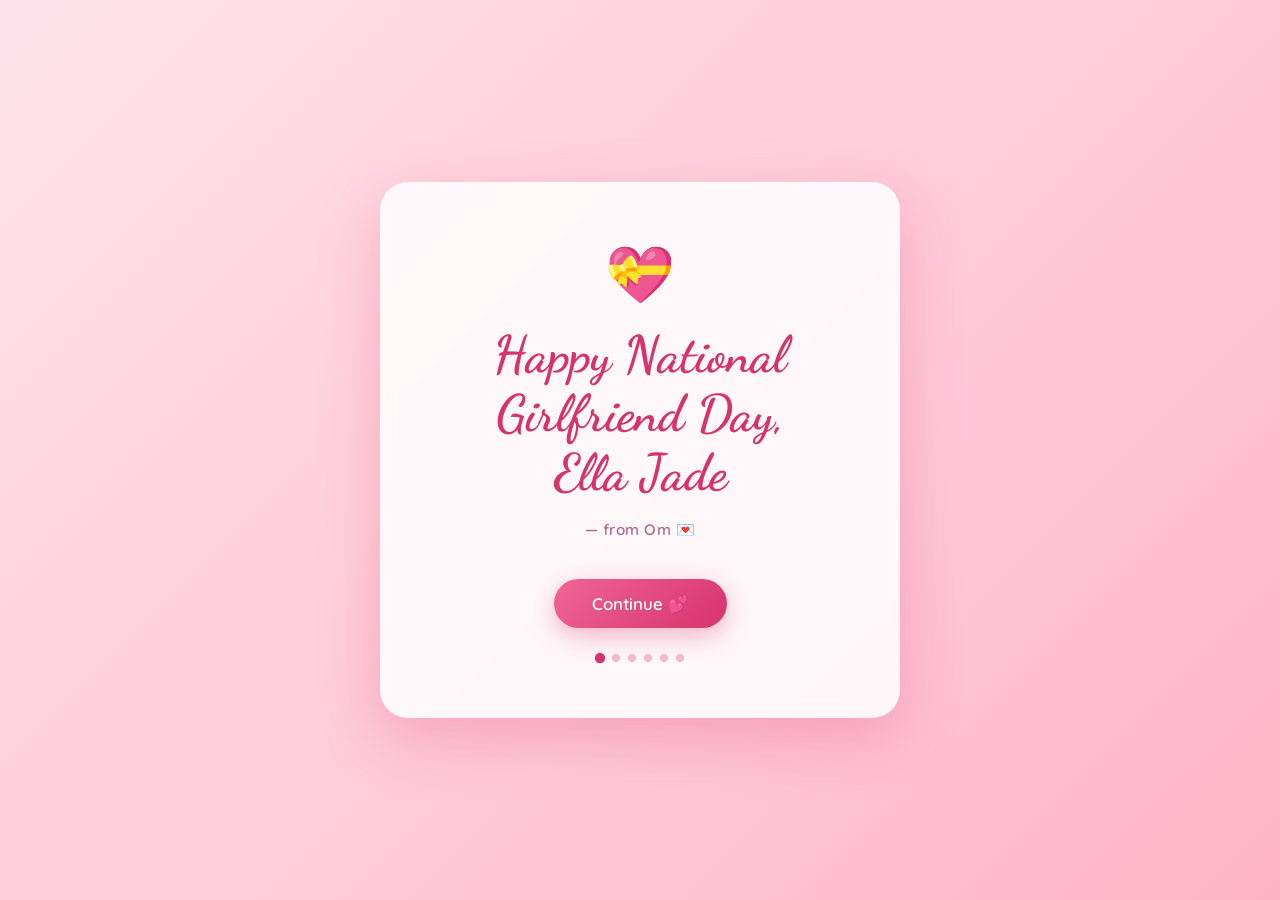
==== commit 95eaf81a: "Add National Girlfriend Day website for Ella Jade A multi-step interactive page from Om: a greeting," ====
--- a/index.html
+++ b/index.html
@@ -1,96 +1,260 @@
 <!DOCTYPE html>
 <html lang="en">
 <head>
-  <meta charset="UTF-8" />
-  <meta name="viewport" content="width=device-width, initial-scale=1.0" />
-  <title>Northgate Wholesale — Bulk Supply for Business</title>
-  <meta name="description" content="Northgate Wholesale — quality products sold by the case at wholesale prices. Order in bulk online. Trade accounts and individuals welcome." />
-  <link rel="icon" href="data:image/svg+xml,<svg xmlns='http://www.w3.org/2000/svg' viewBox='0 0 100 100'><text y='.9em' font-size='90'>📦</text></svg>" />
-  <link rel="preconnect" href="https://fonts.googleapis.com" />
-  <link rel="preconnect" href="https://fonts.gstatic.com" crossorigin />
-  <link href="https://fonts.googleapis.com/css2?family=Fraunces:opsz,wght@9..144,500;9..144,600;9..144,700&family=Inter:wght@400;500;600;700;800&display=swap" rel="stylesheet" />
-  <link rel="stylesheet" href="assets/styles.css" />
+<meta charset="UTF-8">
+<meta name="viewport" content="width=device-width, initial-scale=1.0">
+<title>Happy National Girlfriend Day, Ella Jade 💕</title>
+<link rel="preconnect" href="https://fonts.googleapis.com">
+<link rel="preconnect" href="https://fonts.gstatic.com" crossorigin>
+<link href="https://fonts.googleapis.com/css2?family=Dancing+Script:wght@600;700&family=Quicksand:wght@400;500;600&display=swap" rel="stylesheet">
+<style>
+  * { margin: 0; padding: 0; box-sizing: border-box; }
+
+  body {
+    min-height: 100vh;
+    font-family: 'Quicksand', sans-serif;
+    background: linear-gradient(135deg, #ffe3ec 0%, #ffd1dc 40%, #ffc4d6 70%, #ffb3c6 100%);
+    display: flex;
+    align-items: center;
+    justify-content: center;
+    overflow: hidden;
+    position: relative;
+  }
+
+  /* floating hearts background */
+  .heart-bg {
+    position: fixed;
+    bottom: -10vh;
+    font-size: 22px;
+    opacity: 0;
+    animation: floatUp linear infinite;
+    pointer-events: none;
+    z-index: 0;
+  }
+  @keyframes floatUp {
+    0%   { transform: translateY(0) rotate(0deg); opacity: 0; }
+    10%  { opacity: .6; }
+    90%  { opacity: .4; }
+    100% { transform: translateY(-115vh) rotate(25deg); opacity: 0; }
+  }
+
+  .card {
+    position: relative;
+    z-index: 2;
+    background: rgba(255, 255, 255, 0.85);
+    backdrop-filter: blur(8px);
+    border-radius: 28px;
+    box-shadow: 0 20px 60px rgba(214, 51, 108, 0.25);
+    padding: 56px 40px;
+    max-width: 520px;
+    width: 90%;
+    text-align: center;
+  }
+
+  .step {
+    display: none;
+    animation: fadeIn .8s ease both;
+  }
+  .step.active { display: block; }
+
+  @keyframes fadeIn {
+    from { opacity: 0; transform: translateY(18px); }
+    to   { opacity: 1; transform: translateY(0); }
+  }
+
+  .emoji-big {
+    font-size: 56px;
+    display: block;
+    margin-bottom: 18px;
+    animation: pulse 1.6s ease-in-out infinite;
+  }
+  @keyframes pulse {
+    0%, 100% { transform: scale(1); }
+    50%      { transform: scale(1.12); }
+  }
+
+  h1 {
+    font-family: 'Dancing Script', cursive;
+    font-size: clamp(2.2rem, 6vw, 3.2rem);
+    color: #d6336c;
+    line-height: 1.15;
+    margin-bottom: 14px;
+  }
+
+  h2 {
+    font-family: 'Dancing Script', cursive;
+    font-size: clamp(1.9rem, 5vw, 2.6rem);
+    color: #d6336c;
+    margin-bottom: 14px;
+  }
+
+  p {
+    font-size: 1.08rem;
+    color: #7a3b52;
+    line-height: 1.7;
+    margin-bottom: 8px;
+  }
+
+  .from {
+    font-size: .95rem;
+    color: #b0688a;
+    margin-top: 10px;
+    font-weight: 600;
+    letter-spacing: .5px;
+  }
+
+  button {
+    margin-top: 28px;
+    font-family: 'Quicksand', sans-serif;
+    font-size: 1.05rem;
+    font-weight: 600;
+    color: #fff;
+    background: linear-gradient(135deg, #f06595, #d6336c);
+    border: none;
+    border-radius: 999px;
+    padding: 14px 38px;
+    cursor: pointer;
+    box-shadow: 0 8px 24px rgba(214, 51, 108, 0.35);
+    transition: transform .2s ease, box-shadow .2s ease;
+  }
+  button:hover {
+    transform: translateY(-3px) scale(1.03);
+    box-shadow: 0 12px 30px rgba(214, 51, 108, 0.45);
+  }
+  button:active { transform: translateY(0) scale(.98); }
+
+  .dots {
+    margin-top: 26px;
+    display: flex;
+    justify-content: center;
+    gap: 8px;
+  }
+  .dot {
+    width: 8px; height: 8px;
+    border-radius: 50%;
+    background: #f3bcd0;
+    transition: background .3s, transform .3s;
+  }
+  .dot.on { background: #d6336c; transform: scale(1.3); }
+
+  /* confetti hearts on the last step */
+  .confetti {
+    position: fixed;
+    top: -5vh;
+    font-size: 20px;
+    animation: fall linear forwards;
+    pointer-events: none;
+    z-index: 5;
+  }
+  @keyframes fall {
+    to { transform: translateY(115vh) rotate(360deg); }
+  }
+</style>
 </head>
 <body>
-  <!-- Loading animation, removed once the app is ready -->
-  <div id="preloader" aria-hidden="true">
-    <div class="preloader-inner">
-      <span class="preloader-mark">📦</span>
-      <span class="preloader-name">Northgate<strong>Wholesale</strong></span>
-      <span class="preloader-bar"><i></i></span>
-    </div>
-  </div>
-
-  <!-- Persistent header: brand, navigation, and always-visible cart -->
-  <header class="site-header">
-    <div class="container header-inner">
-      <a href="#/" class="brand" aria-label="Northgate Wholesale home">
-        <span class="brand-mark" aria-hidden="true">📦</span>
-        <span class="brand-text">Northgate<strong>Wholesale</strong></span>
-      </a>
-
-      <nav class="main-nav" aria-label="Primary">
-        <a href="#/" data-nav="home">Home</a>
-        <a href="#/catalog" data-nav="catalog">Catalog</a>
-        <a href="#/about" data-nav="about">About</a>
-      </nav>
-
-      <div class="header-actions">
-        <a href="#/catalog" class="btn btn-primary header-cta">Shop catalog</a>
-        <button type="button" class="cart-button" data-action="open-drawer" aria-label="View your cart">
-          <svg class="cart-icon" viewBox="0 0 24 24" aria-hidden="true">
-            <path d="M2.5 3.5h2.2l1 2m0 0 2 8.4h9.1l2.1-7.4H6.7Zm2.7 14.8a1.3 1.3 0 1 0 2.6 0 1.3 1.3 0 0 0-2.6 0Zm9.4 0a1.3 1.3 0 1 0 2.6 0 1.3 1.3 0 0 0-2.6 0Z" />
-          </svg>
-          <span class="cart-label">Cart</span>
-          <span class="cart-count" id="cart-count" data-empty="true">0</span>
-        </button>
-      </div>
-    </div>
-  </header>
-
-  <!-- Slide-in mini-cart: pops on every add, the heart of the buy funnel -->
-  <aside id="cart-drawer" class="cart-drawer" aria-hidden="true">
-    <div class="drawer-scrim" data-action="close-drawer"></div>
-    <div class="drawer-panel" role="dialog" aria-modal="true" aria-label="Your cart">
-      <header class="drawer-head">
-        <h2>Your cart</h2>
-        <button type="button" class="drawer-close" data-action="close-drawer" aria-label="Close cart">✕</button>
-      </header>
-      <div class="drawer-nudge" id="drawer-nudge"></div>
-      <div class="drawer-items" id="drawer-items"></div>
-      <footer class="drawer-foot" id="drawer-foot"></footer>
-    </div>
-  </aside>
-
-  <!-- Single-page app views are rendered here by the router -->
-  <main id="app"></main>
-
-  <footer class="site-footer">
-    <div class="container footer-inner">
-      <div class="footer-brand">
-        <span class="brand-mark" aria-hidden="true">📦</span>
-        <span class="brand-text">Northgate<strong>Wholesale</strong></span>
-        <p class="footer-tagline">Bulk supply for business — sold by the case, priced for trade.</p>
-      </div>
-      <nav class="footer-nav" aria-label="Footer">
-        <a href="#/">Home</a>
-        <a href="#/catalog">Full Catalog</a>
-        <a href="#/about">About Us</a>
-        <a href="#/cart">Cart</a>
-      </nav>
-      <p class="footer-legal">
-        © <span id="year"></span> Northgate Wholesale. Demo storefront — no real payments are processed.
-      </p>
-    </div>
-  </footer>
-
-  <script src="assets/vendor/gsap.min.js"></script>
-  <script src="assets/vendor/ScrollTrigger.min.js"></script>
-  <script src="assets/products.js"></script>
-  <script src="assets/cart.js"></script>
-  <script src="assets/particles.js"></script>
-  <script src="assets/interactions.js"></script>
-  <script src="assets/animations.js"></script>
-  <script src="assets/app.js"></script>
+
+<div class="card">
+
+  <!-- Step 1 -->
+  <section class="step active">
+    <span class="emoji-big">💝</span>
+    <h1>Happy National Girlfriend Day,<br>Ella Jade</h1>
+    <p class="from">— from Om 💌</p>
+    <button onclick="next()">Continue 💕</button>
+  </section>
+
+  <!-- Step 2 -->
+  <section class="step">
+    <span class="emoji-big">🥰</span>
+    <h2>I like you.</h2>
+    <p>Like… a lot, a lot.</p>
+    <button onclick="next()">Continue 💗</button>
+  </section>
+
+  <!-- Step 3 -->
+  <section class="step">
+    <span class="emoji-big">✨</span>
+    <h2>Your eyes</h2>
+    <p>Every time I look at you, your eyes get me. I could get lost in them and honestly? I wouldn't even want directions back.</p>
+    <button onclick="next()">Continue 😍</button>
+  </section>
+
+  <!-- Step 4 -->
+  <section class="step">
+    <span class="emoji-big">😂</span>
+    <h2>You're so funny</h2>
+    <p>Nobody makes me laugh like you do. You're effortlessly hilarious, and being around you never gets old — not even for a second.</p>
+    <button onclick="next()">Continue 🤭</button>
+  </section>
+
+  <!-- Step 5 -->
+  <section class="step">
+    <span class="emoji-big">🌞</span>
+    <h2>You make my day</h2>
+    <p>No matter what kind of day I'm having, it instantly gets better the moment it has you in it. You're my favorite part of every single day.</p>
+    <button onclick="next()">One more thing… 💘</button>
+  </section>
+
+  <!-- Step 6 -->
+  <section class="step">
+    <span class="emoji-big">💖</span>
+    <h1>Happy Girlfriend Day,<br>Ella Jade</h1>
+    <p>I'm so lucky it's you.</p>
+    <p class="from">— always, Om 💕</p>
+  </section>
+
+  <div class="dots" id="dots"></div>
+</div>
+
+<script>
+  const steps = document.querySelectorAll('.step');
+  const dotsWrap = document.getElementById('dots');
+  let current = 0;
+
+  steps.forEach((_, i) => {
+    const d = document.createElement('div');
+    d.className = 'dot' + (i === 0 ? ' on' : '');
+    dotsWrap.appendChild(d);
+  });
+  const dots = document.querySelectorAll('.dot');
+
+  function next() {
+    steps[current].classList.remove('active');
+    dots[current].classList.remove('on');
+    current++;
+    steps[current].classList.add('active');
+    dots[current].classList.add('on');
+    if (current === steps.length - 1) confettiBurst();
+  }
+
+  // gentle floating hearts in the background
+  const heartChars = ['💗','💕','💘','💞','🩷'];
+  for (let i = 0; i < 16; i++) {
+    const h = document.createElement('div');
+    h.className = 'heart-bg';
+    h.textContent = heartChars[Math.floor(Math.random() * heartChars.length)];
+    h.style.left = Math.random() * 100 + 'vw';
+    h.style.fontSize = (14 + Math.random() * 20) + 'px';
+    h.style.animationDuration = (9 + Math.random() * 9) + 's';
+    h.style.animationDelay = (Math.random() * 10) + 's';
+    document.body.appendChild(h);
+  }
+
+  function confettiBurst() {
+    const chars = ['💖','💕','✨','🌸','💘','🩷'];
+    for (let i = 0; i < 45; i++) {
+      const c = document.createElement('div');
+      c.className = 'confetti';
+      c.textContent = chars[Math.floor(Math.random() * chars.length)];
+      c.style.left = Math.random() * 100 + 'vw';
+      c.style.fontSize = (14 + Math.random() * 18) + 'px';
+      c.style.animationDuration = (2.5 + Math.random() * 3) + 's';
+      c.style.animationDelay = (Math.random() * 1.5) + 's';
+      document.body.appendChild(c);
+      setTimeout(() => c.remove(), 7000);
+    }
+  }
+</script>
+
 </body>
 </html>
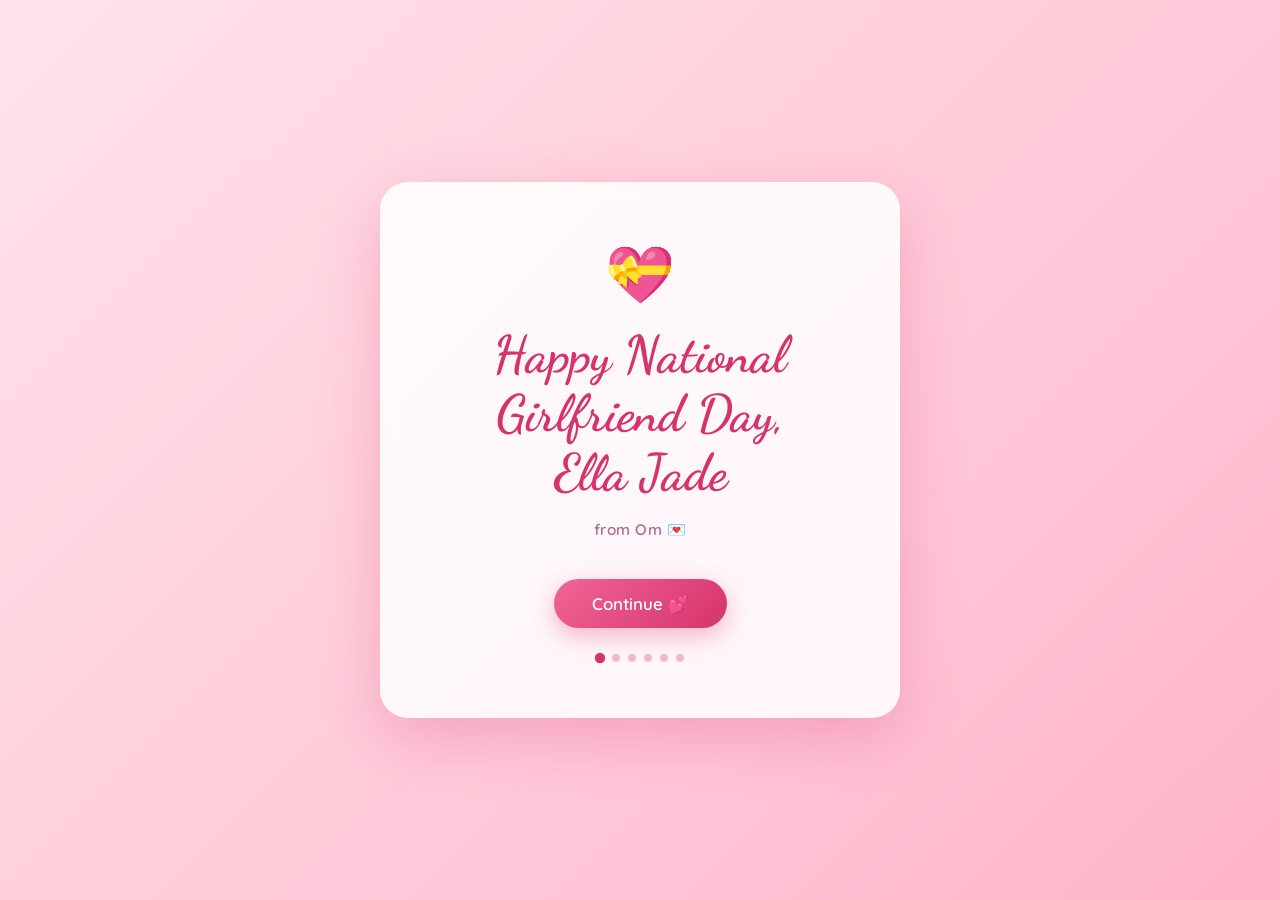
==== commit 905a8185: "Remove em dashes from messages Co-Authored-By: Claude Fable 5 <noreply@anthropic.com> Claude-Session" ====
--- a/index.html
+++ b/index.html
@@ -159,7 +159,7 @@
   <section class="step active">
     <span class="emoji-big">💝</span>
     <h1>Happy National Girlfriend Day,<br>Ella Jade</h1>
-    <p class="from">— from Om 💌</p>
+    <p class="from">from Om 💌</p>
     <button onclick="next()">Continue 💕</button>
   </section>
 
@@ -183,7 +183,7 @@
   <section class="step">
     <span class="emoji-big">😂</span>
     <h2>You're so funny</h2>
-    <p>Nobody makes me laugh like you do. You're effortlessly hilarious, and being around you never gets old — not even for a second.</p>
+    <p>Nobody makes me laugh like you do. You're effortlessly hilarious, and being around you never gets old, not even for a second.</p>
     <button onclick="next()">Continue 🤭</button>
   </section>
 
@@ -200,7 +200,7 @@
     <span class="emoji-big">💖</span>
     <h1>Happy Girlfriend Day,<br>Ella Jade</h1>
     <p>I'm so lucky it's you.</p>
-    <p class="from">— always, Om 💕</p>
+    <p class="from">always, Om 💕</p>
   </section>
 
   <div class="dots" id="dots"></div>
